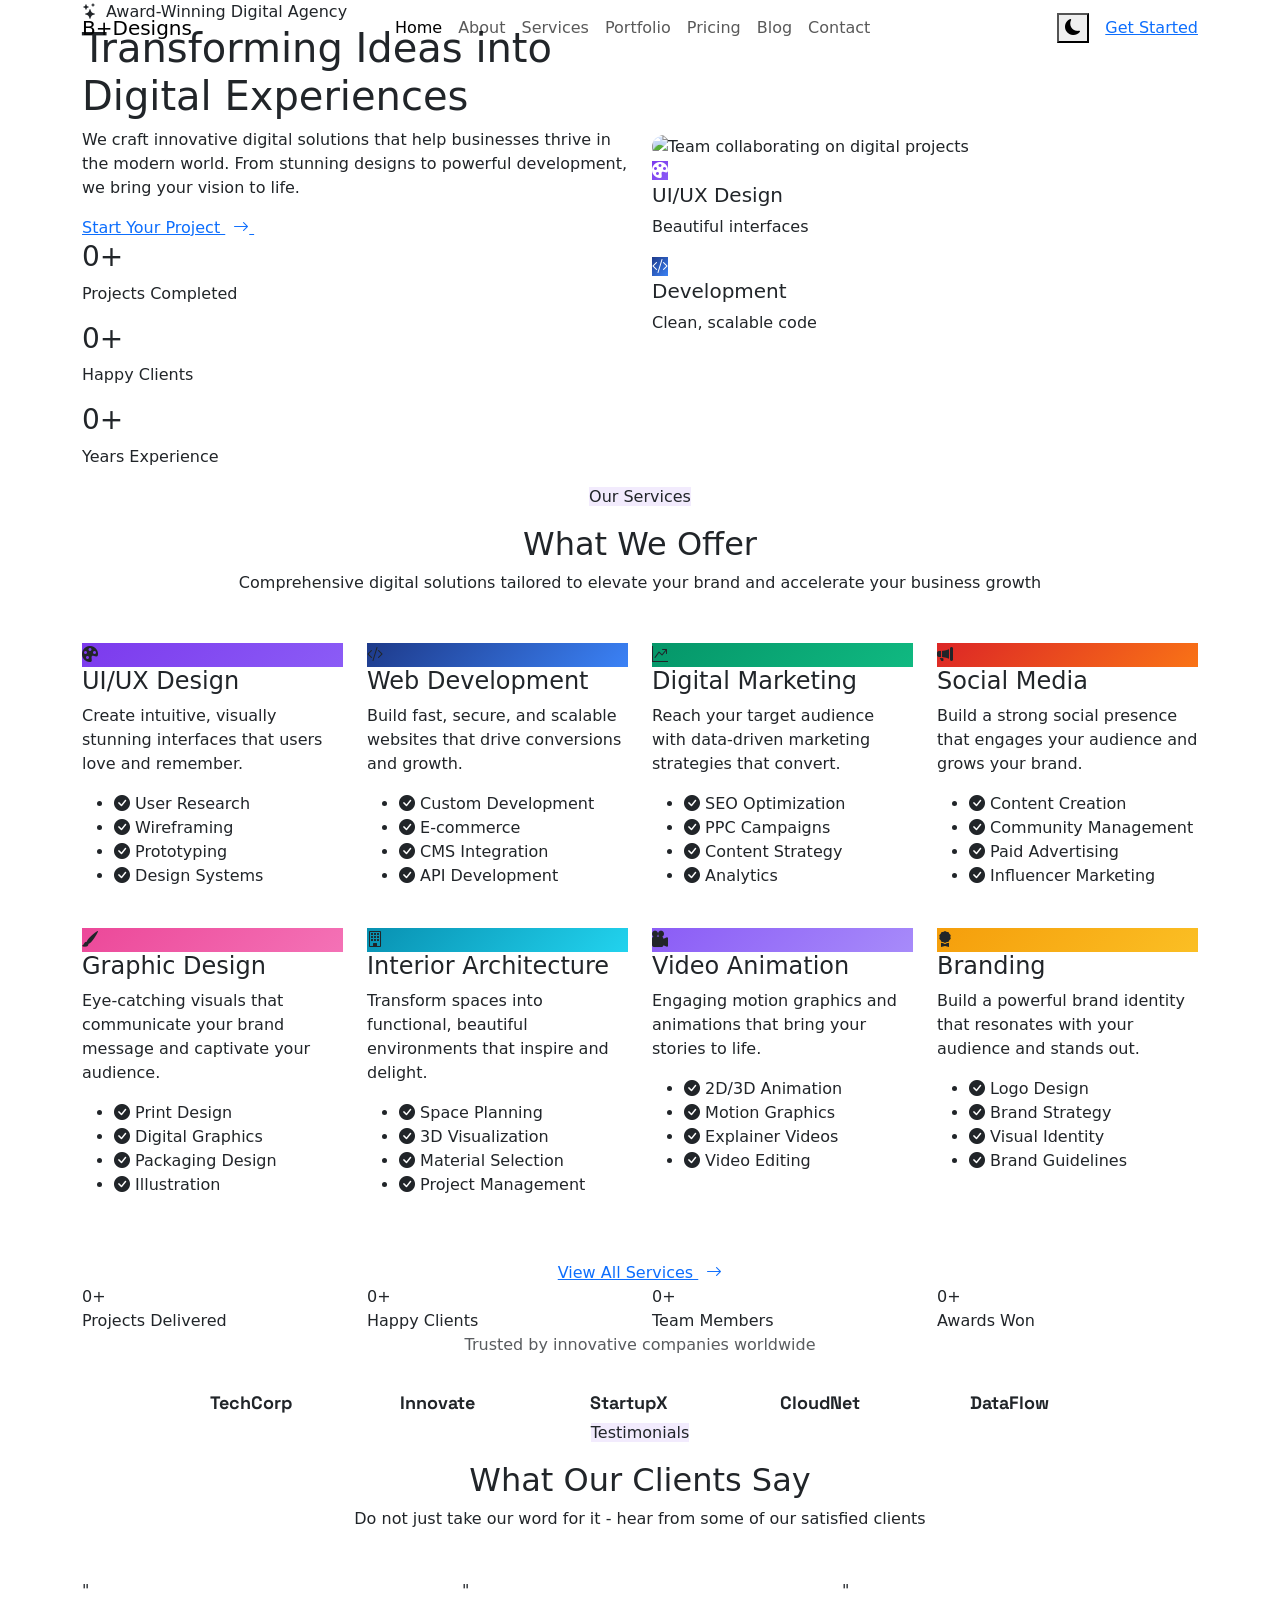
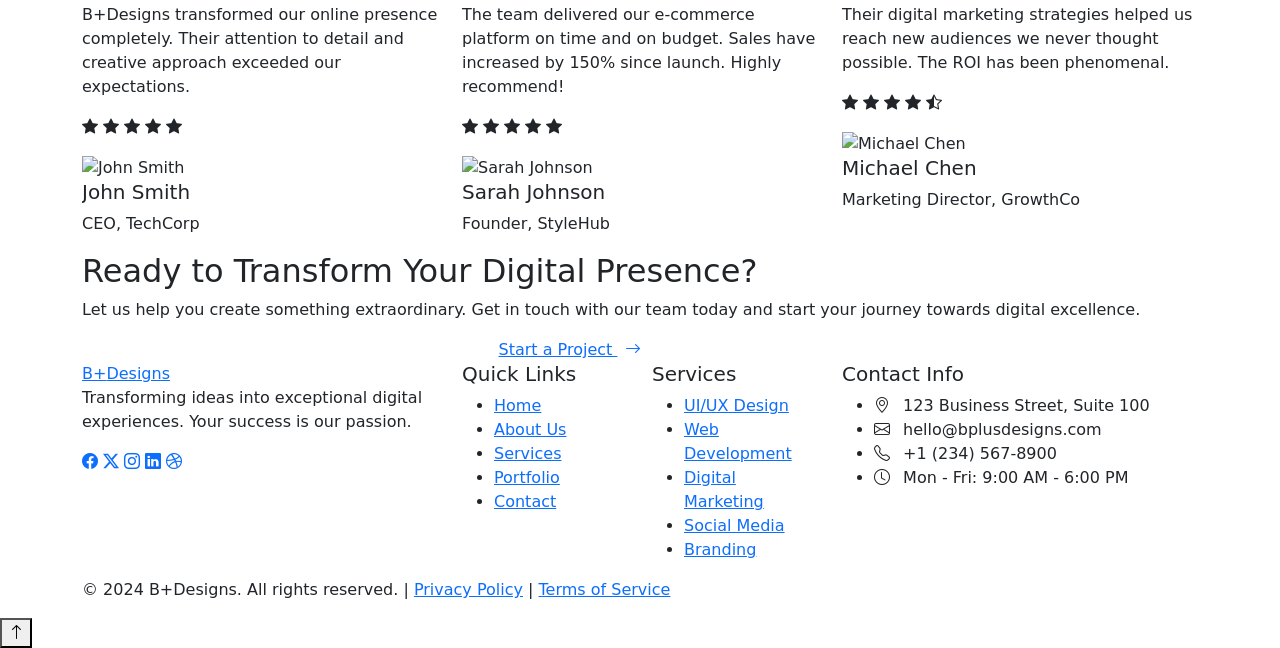
==== index.html @ 6781b6e4 "Add files via upload initial commit" ====
<!DOCTYPE html>
<html lang="en" data-theme="light">
<head>
  <meta charset="UTF-8">
  <meta name="viewport" content="width=device-width, initial-scale=1.0">
  <meta name="description" content="B+Designs - Transforming Ideas into Digital Experiences. Professional IT solutions including UI/UX Design, Website Development, Digital Marketing, and Social Media Management.">
  <meta name="keywords" content="IT solutions, web development, UI/UX design, digital marketing, social media management">
  <meta name="author" content="B+Designs">
  <title>B+Designs | Transforming Ideas into Digital Experiences</title>
  
  <!-- Favicon -->
  <link rel="icon" type="image/png" href="images/favicon.png">
  
  <!-- Bootstrap 5 CSS -->
  <link href="https://cdn.jsdelivr.net/npm/bootstrap@5.3.3/dist/css/bootstrap.min.css" rel="stylesheet">
  
  <!-- Bootstrap Icons -->
  <link href="https://cdn.jsdelivr.net/npm/bootstrap-icons@1.11.3/font/bootstrap-icons.css" rel="stylesheet">
  
  <!-- Google Fonts -->
  <link rel="preconnect" href="https://fonts.googleapis.com">
  <link rel="preconnect" href="https://fonts.gstatic.com" crossorigin>
  <link href="https://fonts.googleapis.com/css2?family=Inter:wght@300;400;500;600;700&family=Space+Grotesk:wght@400;500;600;700&display=swap" rel="stylesheet">
  
  <!-- Custom CSS -->
  <link rel="stylesheet" href="css/styles.css">
</head>
<body>

  <!-- Navigation -->
  <nav class="navbar navbar-expand-lg navbar-custom fixed-top">
    <div class="container">
      <a class="navbar-brand" href="index.html">
        <span>B+</span>Designs
      </a>
      
      <button class="navbar-toggler border-0" type="button" data-bs-toggle="collapse" data-bs-target="#navbarNav">
        <span class="navbar-toggler-icon"></span>
      </button>
      
      <div class="collapse navbar-collapse" id="navbarNav">
        <ul class="navbar-nav mx-auto">
          <li class="nav-item">
            <a class="nav-link active" href="index.html">Home</a>
          </li>
          <li class="nav-item">
            <a class="nav-link" href="about.html">About</a>
          </li>
          <li class="nav-item">
            <a class="nav-link" href="services.html">Services</a>
          </li>
          <li class="nav-item">
            <a class="nav-link" href="portfolio.html">Portfolio</a>
          </li>
          <li class="nav-item">
            <a class="nav-link" href="pricing.html">Pricing</a>
          </li>
          <li class="nav-item">
            <a class="nav-link" href="blog.html">Blog</a>
          </li>
          <li class="nav-item">
            <a class="nav-link" href="contact.html">Contact</a>
          </li>
        </ul>
        
        <div class="d-flex align-items-center gap-3">
          <button class="theme-toggle" id="themeToggle" aria-label="Toggle theme">
            <i class="bi bi-moon-fill"></i>
          </button>
          <a href="contact.html" class="btn-primary-custom d-none d-lg-inline-block">Get Started</a>
        </div>
      </div>
    </div>
  </nav>

  <!-- Hero Section -->
  <section class="hero-section">
    <div class="hero-bg-shapes">
      <div class="hero-shape hero-shape-1"></div>
      <div class="hero-shape hero-shape-2"></div>
      <div class="hero-shape hero-shape-3"></div>
    </div>
    
    <div class="container">
      <div class="row align-items-center">
        <div class="col-lg-6">
          <div class="hero-content">
            <span class="hero-badge">
              <i class="bi bi-stars me-2"></i>Award-Winning Digital Agency
            </span>
            <h1 class="hero-title">
              Transforming Ideas into <span>Digital Experiences</span>
            </h1>
            <p class="hero-description">
              We craft innovative digital solutions that help businesses thrive in the modern world. From stunning designs to powerful development, we bring your vision to life.
            </p>
            <div class="hero-buttons">
              <a href="contact.html" class="btn-primary-custom">
                Start Your Project <i class="bi bi-arrow-right ms-2"></i>
              </a>
              <a href="portfolio.html" class="btn-outline-custom" style="border-color: white; color: white;">
                View Our Work
              </a>
            </div>
            
            <div class="hero-stats">
              <div class="hero-stat">
                <h3 data-target="250" class="stat-number">0+</h3>
                <p>Projects Completed</p>
              </div>
              <div class="hero-stat">
                <h3 data-target="50" class="stat-number">0+</h3>
                <p>Happy Clients</p>
              </div>
              <div class="hero-stat">
                <h3 data-target="8" class="stat-number">0+</h3>
                <p>Years Experience</p>
              </div>
            </div>
          </div>
        </div>
        
        <div class="col-lg-6">
          <div class="hero-image">
            <img src="https://images.unsplash.com/photo-1522071820081-009f0129c71c?w=600&h=500&fit=crop" alt="Team collaborating on digital projects" class="img-fluid rounded-4">
            
            <div class="floating-card floating-card-1">
              <i class="bi bi-palette-fill" style="background: linear-gradient(135deg, #7c3aed, #8b5cf6); color: white;"></i>
              <div>
                <h5>UI/UX Design</h5>
                <p>Beautiful interfaces</p>
              </div>
            </div>
            
            <div class="floating-card floating-card-2">
              <i class="bi bi-code-slash" style="background: linear-gradient(135deg, #1e3a8a, #3b82f6); color: white;"></i>
              <div>
                <h5>Development</h5>
                <p>Clean, scalable code</p>
              </div>
            </div>
          </div>
        </div>
      </div>
    </div>
  </section>

  <!-- Services Section -->
  <section class="services-section section-padding" id="services">
    <div class="container">
      <div class="text-center mb-5">
        <span class="hero-badge" style="background: rgba(124, 58, 237, 0.1); color: var(--secondary);">
          Our Services
        </span>
        <h2 class="section-title mt-3">What We Offer</h2>
        <p class="section-subtitle">
          Comprehensive digital solutions tailored to elevate your brand and accelerate your business growth
        </p>
      </div>
      
      <div class="row g-4">
        <!-- UI/UX Design -->
        <div class="col-lg-3 col-md-6 fade-in delay-1">
          <div class="service-card">
            <div class="service-icon" style="background: linear-gradient(135deg, #7c3aed, #8b5cf6);">
              <i class="bi bi-palette-fill"></i>
            </div>
            <h4>UI/UX Design</h4>
            <p>Create intuitive, visually stunning interfaces that users love and remember.</p>
            <ul class="service-features">
              <li><i class="bi bi-check-circle-fill"></i> User Research</li>
              <li><i class="bi bi-check-circle-fill"></i> Wireframing</li>
              <li><i class="bi bi-check-circle-fill"></i> Prototyping</li>
              <li><i class="bi bi-check-circle-fill"></i> Design Systems</li>
            </ul>
          </div>
        </div>
        
        <!-- Website Development -->
        <div class="col-lg-3 col-md-6 fade-in delay-2">
          <div class="service-card">
            <div class="service-icon" style="background: linear-gradient(135deg, #1e3a8a, #3b82f6);">
              <i class="bi bi-code-slash"></i>
            </div>
            <h4>Web Development</h4>
            <p>Build fast, secure, and scalable websites that drive conversions and growth.</p>
            <ul class="service-features">
              <li><i class="bi bi-check-circle-fill"></i> Custom Development</li>
              <li><i class="bi bi-check-circle-fill"></i> E-commerce</li>
              <li><i class="bi bi-check-circle-fill"></i> CMS Integration</li>
              <li><i class="bi bi-check-circle-fill"></i> API Development</li>
            </ul>
          </div>
        </div>
        
        <!-- Digital Marketing -->
        <div class="col-lg-3 col-md-6 fade-in delay-3">
          <div class="service-card">
            <div class="service-icon" style="background: linear-gradient(135deg, #059669, #10b981);">
              <i class="bi bi-graph-up-arrow"></i>
            </div>
            <h4>Digital Marketing</h4>
            <p>Reach your target audience with data-driven marketing strategies that convert.</p>
            <ul class="service-features">
              <li><i class="bi bi-check-circle-fill"></i> SEO Optimization</li>
              <li><i class="bi bi-check-circle-fill"></i> PPC Campaigns</li>
              <li><i class="bi bi-check-circle-fill"></i> Content Strategy</li>
              <li><i class="bi bi-check-circle-fill"></i> Analytics</li>
            </ul>
          </div>
        </div>
        
        <!-- Social Media -->
        <div class="col-lg-3 col-md-6 fade-in delay-4">
          <div class="service-card">
            <div class="service-icon" style="background: linear-gradient(135deg, #dc2626, #f97316);">
              <i class="bi bi-megaphone-fill"></i>
            </div>
            <h4>Social Media</h4>
            <p>Build a strong social presence that engages your audience and grows your brand.</p>
            <ul class="service-features">
              <li><i class="bi bi-check-circle-fill"></i> Content Creation</li>
              <li><i class="bi bi-check-circle-fill"></i> Community Management</li>
              <li><i class="bi bi-check-circle-fill"></i> Paid Advertising</li>
              <li><i class="bi bi-check-circle-fill"></i> Influencer Marketing</li>
            </ul>
          </div>
        </div>

        <!-- Graphic Design -->
        <div class="col-lg-3 col-md-6 fade-in delay-1">
          <div class="service-card">
            <div class="service-icon" style="background: linear-gradient(135deg, #ec4899, #f472b6);">
              <i class="bi bi-brush-fill"></i>
            </div>
            <h4>Graphic Design</h4>
            <p>Eye-catching visuals that communicate your brand message and captivate your audience.</p>
            <ul class="service-features">
              <li><i class="bi bi-check-circle-fill"></i> Print Design</li>
              <li><i class="bi bi-check-circle-fill"></i> Digital Graphics</li>
              <li><i class="bi bi-check-circle-fill"></i> Packaging Design</li>
              <li><i class="bi bi-check-circle-fill"></i> Illustration</li>
            </ul>
          </div>
        </div>

        <!-- Interior Architecture -->
        <div class="col-lg-3 col-md-6 fade-in delay-2">
          <div class="service-card">
            <div class="service-icon" style="background: linear-gradient(135deg, #0891b2, #22d3ee);">
              <i class="bi bi-building"></i>
            </div>
            <h4>Interior Architecture</h4>
            <p>Transform spaces into functional, beautiful environments that inspire and delight.</p>
            <ul class="service-features">
              <li><i class="bi bi-check-circle-fill"></i> Space Planning</li>
              <li><i class="bi bi-check-circle-fill"></i> 3D Visualization</li>
              <li><i class="bi bi-check-circle-fill"></i> Material Selection</li>
              <li><i class="bi bi-check-circle-fill"></i> Project Management</li>
            </ul>
          </div>
        </div>

        <!-- Video Animation -->
        <div class="col-lg-3 col-md-6 fade-in delay-3">
          <div class="service-card">
            <div class="service-icon" style="background: linear-gradient(135deg, #8b5cf6, #a78bfa);">
              <i class="bi bi-camera-reels-fill"></i>
            </div>
            <h4>Video Animation</h4>
            <p>Engaging motion graphics and animations that bring your stories to life.</p>
            <ul class="service-features">
              <li><i class="bi bi-check-circle-fill"></i> 2D/3D Animation</li>
              <li><i class="bi bi-check-circle-fill"></i> Motion Graphics</li>
              <li><i class="bi bi-check-circle-fill"></i> Explainer Videos</li>
              <li><i class="bi bi-check-circle-fill"></i> Video Editing</li>
            </ul>
          </div>
        </div>

        <!-- Branding -->
        <div class="col-lg-3 col-md-6 fade-in delay-4">
          <div class="service-card">
            <div class="service-icon" style="background: linear-gradient(135deg, #f59e0b, #fbbf24);">
              <i class="bi bi-award-fill"></i>
            </div>
            <h4>Branding</h4>
            <p>Build a powerful brand identity that resonates with your audience and stands out.</p>
            <ul class="service-features">
              <li><i class="bi bi-check-circle-fill"></i> Logo Design</li>
              <li><i class="bi bi-check-circle-fill"></i> Brand Strategy</li>
              <li><i class="bi bi-check-circle-fill"></i> Visual Identity</li>
              <li><i class="bi bi-check-circle-fill"></i> Brand Guidelines</li>
            </ul>
          </div>
        </div>
      </div>
      
      <div class="text-center mt-5">
        <a href="services.html" class="btn-primary-custom">
          View All Services <i class="bi bi-arrow-right ms-2"></i>
        </a>
      </div>
    </div>
  </section>

  <!-- Stats Section -->
  <section class="stats-section">
    <div class="container">
      <div class="row g-4">
        <div class="col-6 col-lg-3">
          <div class="stat-item">
            <div class="stat-number" data-target="250">0+</div>
            <div class="stat-label">Projects Delivered</div>
          </div>
        </div>
        <div class="col-6 col-lg-3">
          <div class="stat-item">
            <div class="stat-number" data-target="50">0+</div>
            <div class="stat-label">Happy Clients</div>
          </div>
        </div>
        <div class="col-6 col-lg-3">
          <div class="stat-item">
            <div class="stat-number" data-target="15">0+</div>
            <div class="stat-label">Team Members</div>
          </div>
        </div>
        <div class="col-6 col-lg-3">
          <div class="stat-item">
            <div class="stat-number" data-target="12">0+</div>
            <div class="stat-label">Awards Won</div>
          </div>
        </div>
      </div>
    </div>
  </section>

  <!-- Clients Section -->
  <section class="clients-section">
    <div class="container">
      <p class="text-center text-muted mb-4">Trusted by innovative companies worldwide</p>
      <div class="row align-items-center justify-content-center g-4">
        <div class="col-6 col-md-4 col-lg-2 text-center">
          <div class="client-logo">
            <svg width="120" height="40" viewBox="0 0 120 40" fill="currentColor">
              <text x="10" y="28" font-family="Space Grotesk" font-weight="700" font-size="18">TechCorp</text>
            </svg>
          </div>
        </div>
        <div class="col-6 col-md-4 col-lg-2 text-center">
          <div class="client-logo">
            <svg width="120" height="40" viewBox="0 0 120 40" fill="currentColor">
              <text x="10" y="28" font-family="Space Grotesk" font-weight="700" font-size="18">Innovate</text>
            </svg>
          </div>
        </div>
        <div class="col-6 col-md-4 col-lg-2 text-center">
          <div class="client-logo">
            <svg width="120" height="40" viewBox="0 0 120 40" fill="currentColor">
              <text x="10" y="28" font-family="Space Grotesk" font-weight="700" font-size="18">StartupX</text>
            </svg>
          </div>
        </div>
        <div class="col-6 col-md-4 col-lg-2 text-center">
          <div class="client-logo">
            <svg width="120" height="40" viewBox="0 0 120 40" fill="currentColor">
              <text x="10" y="28" font-family="Space Grotesk" font-weight="700" font-size="18">CloudNet</text>
            </svg>
          </div>
        </div>
        <div class="col-6 col-md-4 col-lg-2 text-center">
          <div class="client-logo">
            <svg width="120" height="40" viewBox="0 0 120 40" fill="currentColor">
              <text x="10" y="28" font-family="Space Grotesk" font-weight="700" font-size="18">DataFlow</text>
            </svg>
          </div>
        </div>
      </div>
    </div>
  </section>

  <!-- Testimonials Section -->
  <section class="testimonials-section section-padding">
    <div class="container">
      <div class="text-center mb-5">
        <span class="hero-badge" style="background: rgba(124, 58, 237, 0.1); color: var(--secondary);">
          Testimonials
        </span>
        <h2 class="section-title mt-3">What Our Clients Say</h2>
        <p class="section-subtitle">
          Do not just take our word for it - hear from some of our satisfied clients
        </p>
      </div>
      
      <div id="testimonialCarousel" class="carousel slide" data-bs-ride="carousel">
        <div class="carousel-inner">
          <div class="carousel-item active">
            <div class="row g-4 justify-content-center">
              <div class="col-lg-4 col-md-6">
                <div class="testimonial-card fade-in">
                  <div class="testimonial-quote">"</div>
                  <p class="testimonial-text">
                    B+Designs transformed our online presence completely. Their attention to detail and creative approach exceeded our expectations.
                  </p>
                  <div class="testimonial-stars mb-3">
                    <i class="bi bi-star-fill"></i>
                    <i class="bi bi-star-fill"></i>
                    <i class="bi bi-star-fill"></i>
                    <i class="bi bi-star-fill"></i>
                    <i class="bi bi-star-fill"></i>
                  </div>
                  <div class="testimonial-author">
                    <img src="https://images.unsplash.com/photo-1472099645785-5658abf4ff4e?w=100&h=100&fit=crop&crop=face" alt="John Smith" class="testimonial-avatar">
                    <div class="testimonial-info">
                      <h5>John Smith</h5>
                      <p>CEO, TechCorp</p>
                    </div>
                  </div>
                </div>
              </div>
              
              <div class="col-lg-4 col-md-6">
                <div class="testimonial-card fade-in delay-1">
                  <div class="testimonial-quote">"</div>
                  <p class="testimonial-text">
                    The team delivered our e-commerce platform on time and on budget. Sales have increased by 150% since launch. Highly recommend!
                  </p>
                  <div class="testimonial-stars mb-3">
                    <i class="bi bi-star-fill"></i>
                    <i class="bi bi-star-fill"></i>
                    <i class="bi bi-star-fill"></i>
                    <i class="bi bi-star-fill"></i>
                    <i class="bi bi-star-fill"></i>
                  </div>
                  <div class="testimonial-author">
                    <img src="https://images.unsplash.com/photo-1494790108377-be9c29b29330?w=100&h=100&fit=crop&crop=face" alt="Sarah Johnson" class="testimonial-avatar">
                    <div class="testimonial-info">
                      <h5>Sarah Johnson</h5>
                      <p>Founder, StyleHub</p>
                    </div>
                  </div>
                </div>
              </div>
              
              <div class="col-lg-4 col-md-6">
                <div class="testimonial-card fade-in delay-2">
                  <div class="testimonial-quote">"</div>
                  <p class="testimonial-text">
                    Their digital marketing strategies helped us reach new audiences we never thought possible. The ROI has been phenomenal.
                  </p>
                  <div class="testimonial-stars mb-3">
                    <i class="bi bi-star-fill"></i>
                    <i class="bi bi-star-fill"></i>
                    <i class="bi bi-star-fill"></i>
                    <i class="bi bi-star-fill"></i>
                    <i class="bi bi-star-half"></i>
                  </div>
                  <div class="testimonial-author">
                    <img src="https://images.unsplash.com/photo-1507003211169-0a1dd7228f2d?w=100&h=100&fit=crop&crop=face" alt="Michael Chen" class="testimonial-avatar">
                    <div class="testimonial-info">
                      <h5>Michael Chen</h5>
                      <p>Marketing Director, GrowthCo</p>
                    </div>
                  </div>
                </div>
              </div>
            </div>
          </div>
        </div>
      </div>
    </div>
  </section>

  <!-- CTA Section -->
  <section class="cta-section">
    <div class="container">
      <div class="cta-content">
        <h2 class="cta-title">Ready to Transform Your Digital Presence?</h2>
        <p class="cta-text">
          Let us help you create something extraordinary. Get in touch with our team today and start your journey towards digital excellence.
        </p>
        <div class="d-flex gap-3 justify-content-center flex-wrap">
          <a href="contact.html" class="btn-primary-custom">
            Start a Project <i class="bi bi-arrow-right ms-2"></i>
          </a>
          <a href="tel:+1234567890" class="btn-outline-custom" style="border-color: white; color: white;">
            <i class="bi bi-telephone me-2"></i> Call Us Now
          </a>
        </div>
      </div>
    </div>
  </section>

  <!-- Footer -->
  <footer class="footer">
    <div class="container">
      <div class="row g-4">
        <div class="col-lg-4 col-md-6">
          <a class="footer-brand" href="index.html">
            <span>B+</span>Designs
          </a>
          <p class="footer-description">
            Transforming ideas into exceptional digital experiences. Your success is our passion.
          </p>
          <div class="footer-social">
            <a href="#" aria-label="Facebook"><i class="bi bi-facebook"></i></a>
            <a href="#" aria-label="Twitter"><i class="bi bi-twitter-x"></i></a>
            <a href="#" aria-label="Instagram"><i class="bi bi-instagram"></i></a>
            <a href="#" aria-label="LinkedIn"><i class="bi bi-linkedin"></i></a>
            <a href="#" aria-label="Dribbble"><i class="bi bi-dribbble"></i></a>
          </div>
        </div>
        
        <div class="col-lg-2 col-md-6">
          <h5 class="footer-title">Quick Links</h5>
          <ul class="footer-links">
            <li><a href="index.html">Home</a></li>
            <li><a href="about.html">About Us</a></li>
            <li><a href="services.html">Services</a></li>
            <li><a href="portfolio.html">Portfolio</a></li>
            <li><a href="contact.html">Contact</a></li>
          </ul>
        </div>
        
        <div class="col-lg-2 col-md-6">
          <h5 class="footer-title">Services</h5>
          <ul class="footer-links">
            <li><a href="services.html">UI/UX Design</a></li>
            <li><a href="services.html">Web Development</a></li>
            <li><a href="services.html">Digital Marketing</a></li>
            <li><a href="services.html">Social Media</a></li>
            <li><a href="services.html">Branding</a></li>
          </ul>
        </div>
        
        <div class="col-lg-4 col-md-6">
          <h5 class="footer-title">Contact Info</h5>
          <ul class="footer-links">
            <li><i class="bi bi-geo-alt me-2"></i> 123 Business Street, Suite 100</li>
            <li><i class="bi bi-envelope me-2"></i> hello@bplusdesigns.com</li>
            <li><i class="bi bi-telephone me-2"></i> +1 (234) 567-8900</li>
            <li><i class="bi bi-clock me-2"></i> Mon - Fri: 9:00 AM - 6:00 PM</li>
          </ul>
        </div>
      </div>
      
      <div class="footer-bottom">
        <p>&copy; 2024 B+Designs. All rights reserved. | <a href="#">Privacy Policy</a> | <a href="#">Terms of Service</a></p>
      </div>
    </div>
  </footer>

  <!-- Scroll to Top Button -->
  <button class="scroll-top" id="scrollTop" aria-label="Scroll to top">
    <i class="bi bi-arrow-up"></i>
  </button>

  <!-- Bootstrap JS -->
  <script src="https://cdn.jsdelivr.net/npm/bootstrap@5.3.3/dist/js/bootstrap.bundle.min.js"></script>
  
  <!-- Custom JS -->
  <script src="js/main.js"></script>

</body>
</html>
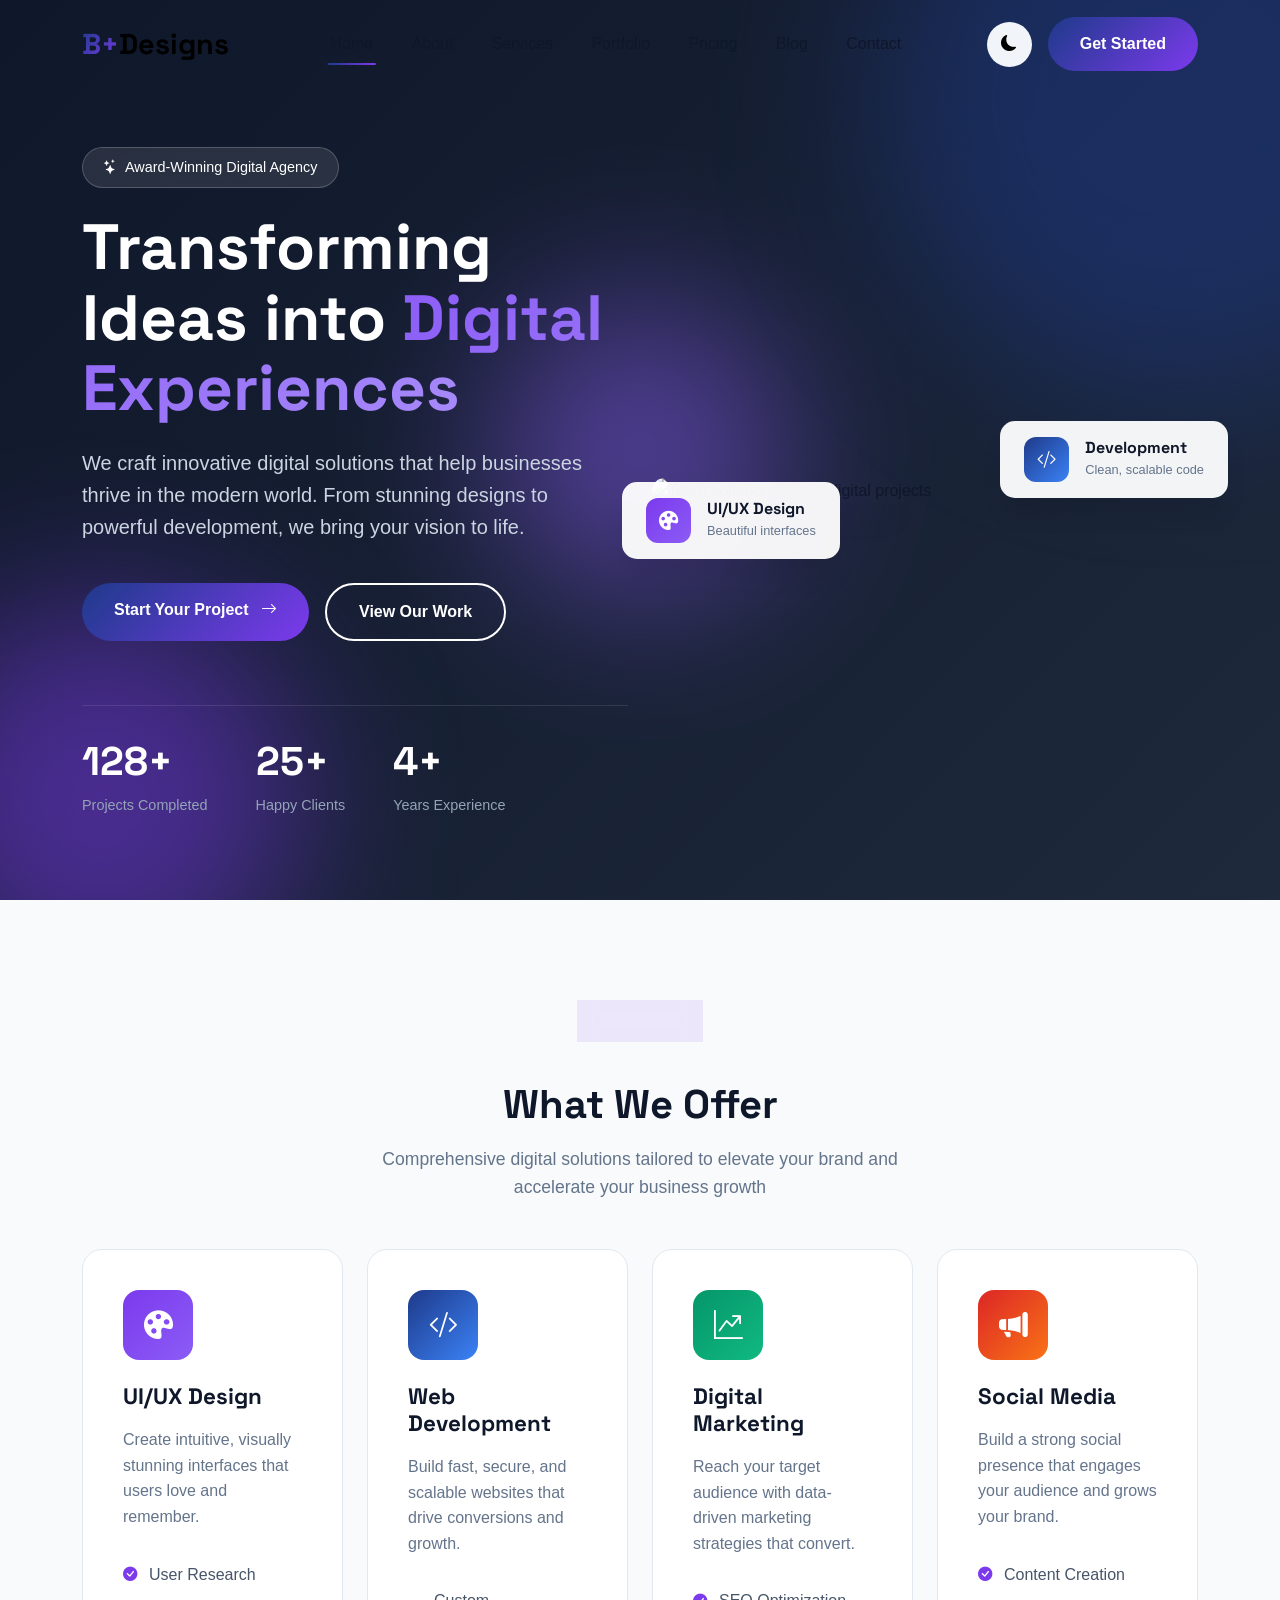
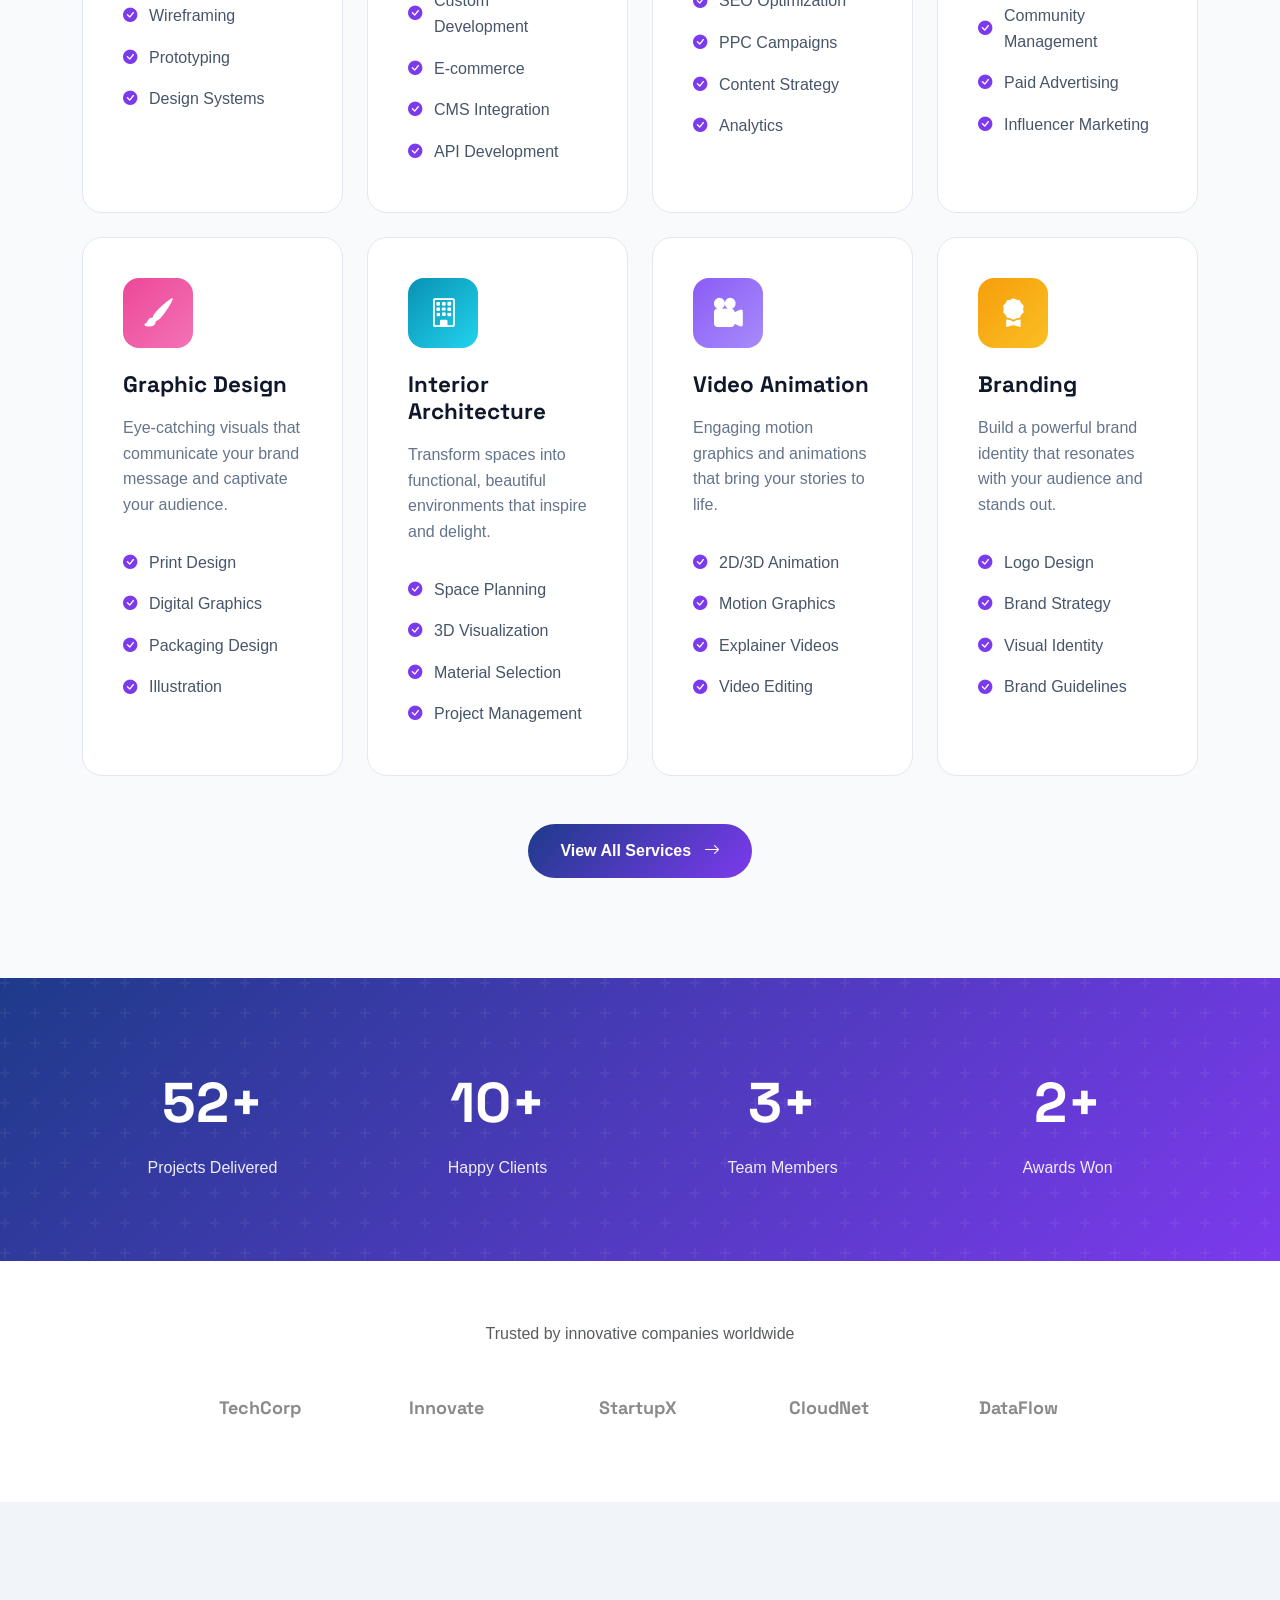
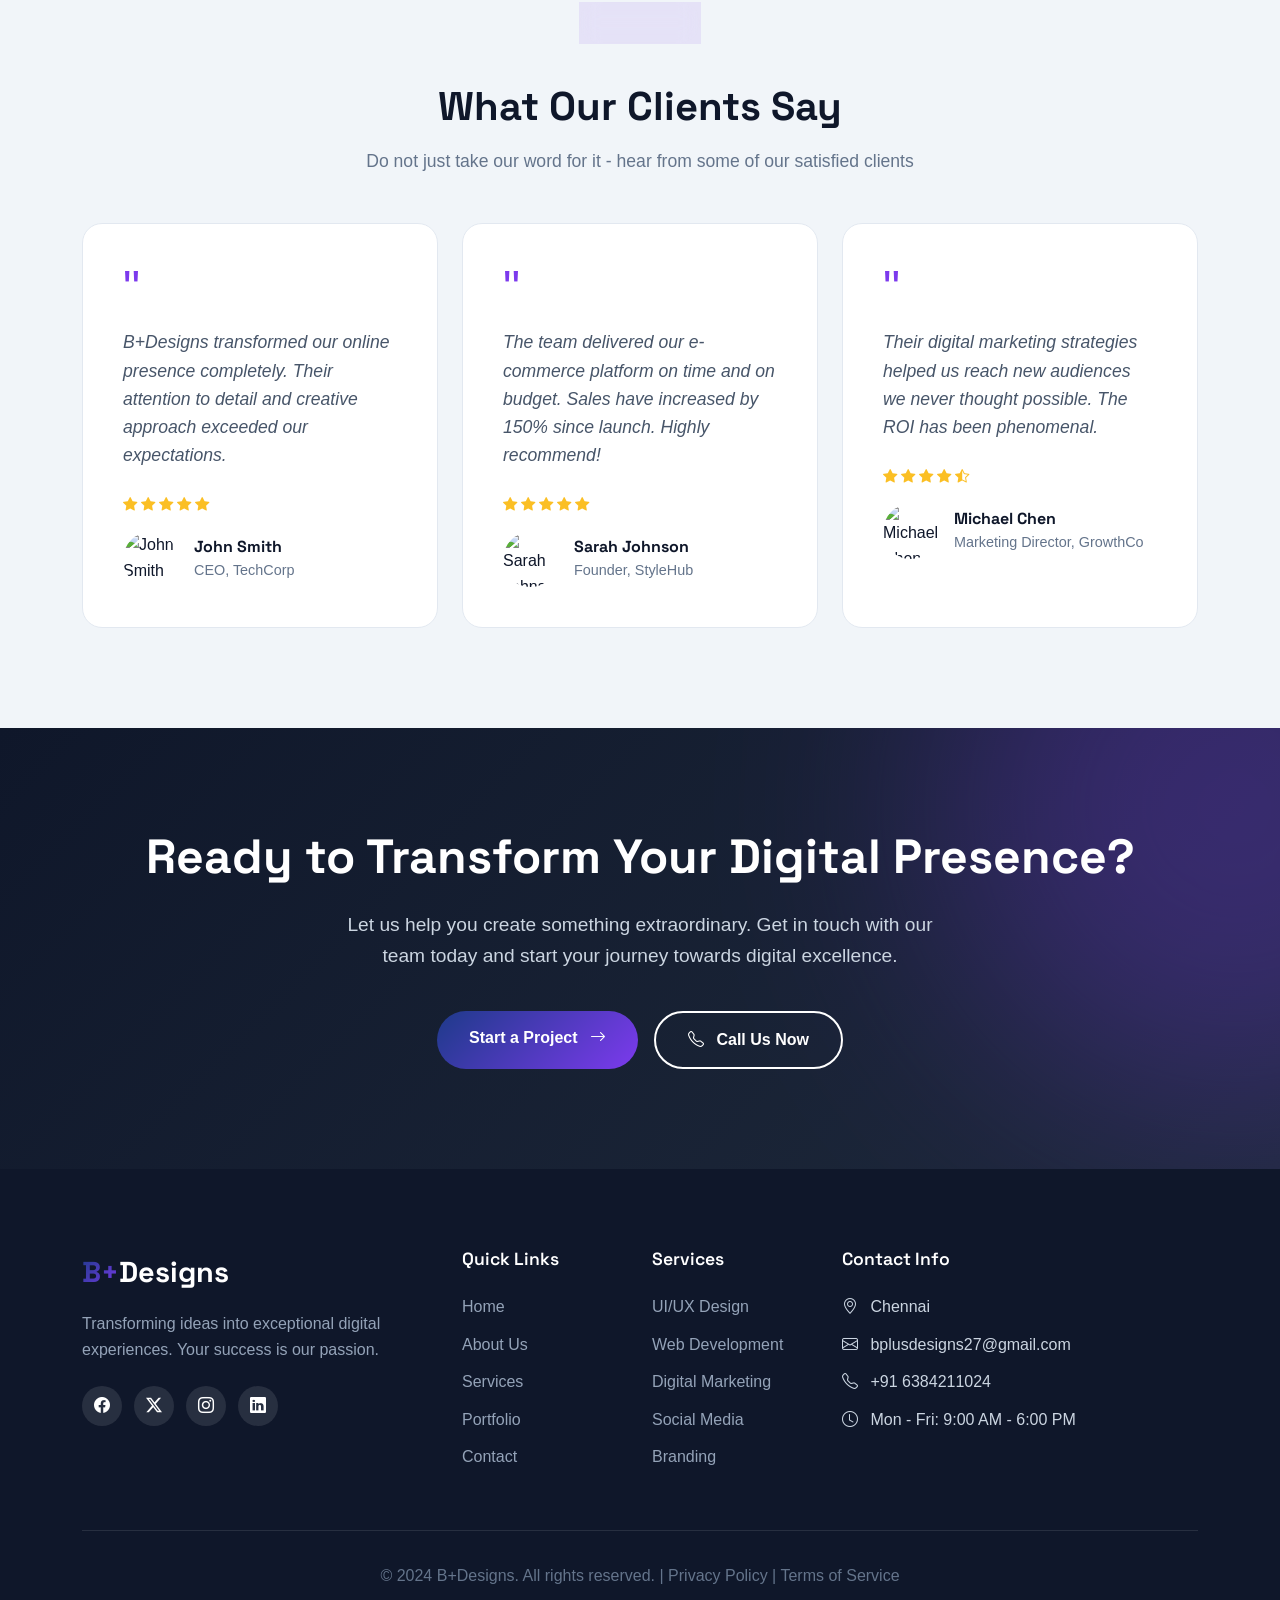
==== commit 6a97b88a: "initial changes" ====
--- a/index.html
+++ b/index.html
@@ -146,21 +146,23 @@
   </section>
 
   <!-- Services Section -->
-  <section class="services-section section-padding" id="services">
-    <div class="container">
-      <div class="text-center mb-5">
-        <span class="hero-badge" style="background: rgba(124, 58, 237, 0.1); color: var(--secondary);">
-          Our Services
-        </span>
-        <h2 class="section-title mt-3">What We Offer</h2>
-        <p class="section-subtitle">
-          Comprehensive digital solutions tailored to elevate your brand and accelerate your business growth
-        </p>
-      </div>
-      
-      <div class="row g-4">
-        <!-- UI/UX Design -->
-        <div class="col-lg-3 col-md-6 fade-in delay-1">
+<section class="services-section section-padding" id="services">
+  <div class="container">
+    <div class="text-center mb-5">
+      <span class="hero-badge" style="background: rgba(124, 58, 237, 0.1); color: var(--secondary);">
+        Our Services
+      </span>
+      <h2 class="section-title mt-3">What We Offer</h2>
+      <p class="section-subtitle">
+        Comprehensive digital solutions tailored to elevate your brand and accelerate your business growth
+      </p>
+    </div>
+
+    <div class="row g-4">
+
+      <!-- UI/UX Design -->
+      <div class="col-lg-3 col-md-6 fade-in delay-1">
+        <a href="services.html" class="service-link">
           <div class="service-card">
             <div class="service-icon" style="background: linear-gradient(135deg, #7c3aed, #8b5cf6);">
               <i class="bi bi-palette-fill"></i>
@@ -174,10 +176,12 @@
               <li><i class="bi bi-check-circle-fill"></i> Design Systems</li>
             </ul>
           </div>
-        </div>
-        
-        <!-- Website Development -->
-        <div class="col-lg-3 col-md-6 fade-in delay-2">
+        </a>
+      </div>
+
+      <!-- Web Development -->
+      <div class="col-lg-3 col-md-6 fade-in delay-2">
+        <a href="services.html" class="service-link">
           <div class="service-card">
             <div class="service-icon" style="background: linear-gradient(135deg, #1e3a8a, #3b82f6);">
               <i class="bi bi-code-slash"></i>
@@ -191,10 +195,12 @@
               <li><i class="bi bi-check-circle-fill"></i> API Development</li>
             </ul>
           </div>
-        </div>
-        
-        <!-- Digital Marketing -->
-        <div class="col-lg-3 col-md-6 fade-in delay-3">
+        </a>
+      </div>
+
+      <!-- Digital Marketing -->
+      <div class="col-lg-3 col-md-6 fade-in delay-3">
+        <a href="services.html" class="service-link">
           <div class="service-card">
             <div class="service-icon" style="background: linear-gradient(135deg, #059669, #10b981);">
               <i class="bi bi-graph-up-arrow"></i>
@@ -208,10 +214,12 @@
               <li><i class="bi bi-check-circle-fill"></i> Analytics</li>
             </ul>
           </div>
-        </div>
-        
-        <!-- Social Media -->
-        <div class="col-lg-3 col-md-6 fade-in delay-4">
+        </a>
+      </div>
+
+      <!-- Social Media -->
+      <div class="col-lg-3 col-md-6 fade-in delay-4">
+        <a href="services.html" class="service-link">
           <div class="service-card">
             <div class="service-icon" style="background: linear-gradient(135deg, #dc2626, #f97316);">
               <i class="bi bi-megaphone-fill"></i>
@@ -225,10 +233,12 @@
               <li><i class="bi bi-check-circle-fill"></i> Influencer Marketing</li>
             </ul>
           </div>
-        </div>
-
-        <!-- Graphic Design -->
-        <div class="col-lg-3 col-md-6 fade-in delay-1">
+        </a>
+      </div>
+
+      <!-- Graphic Design -->
+      <div class="col-lg-3 col-md-6 fade-in delay-1">
+        <a href="services.html" class="service-link">
           <div class="service-card">
             <div class="service-icon" style="background: linear-gradient(135deg, #ec4899, #f472b6);">
               <i class="bi bi-brush-fill"></i>
@@ -242,10 +252,12 @@
               <li><i class="bi bi-check-circle-fill"></i> Illustration</li>
             </ul>
           </div>
-        </div>
-
-        <!-- Interior Architecture -->
-        <div class="col-lg-3 col-md-6 fade-in delay-2">
+        </a>
+      </div>
+
+      <!-- Interior Architecture -->
+      <div class="col-lg-3 col-md-6 fade-in delay-2">
+        <a href="services.html" class="service-link">
           <div class="service-card">
             <div class="service-icon" style="background: linear-gradient(135deg, #0891b2, #22d3ee);">
               <i class="bi bi-building"></i>
@@ -259,10 +271,12 @@
               <li><i class="bi bi-check-circle-fill"></i> Project Management</li>
             </ul>
           </div>
-        </div>
-
-        <!-- Video Animation -->
-        <div class="col-lg-3 col-md-6 fade-in delay-3">
+        </a>
+      </div>
+
+      <!-- Video Animation -->
+      <div class="col-lg-3 col-md-6 fade-in delay-3">
+        <a href="services.html" class="service-link">
           <div class="service-card">
             <div class="service-icon" style="background: linear-gradient(135deg, #8b5cf6, #a78bfa);">
               <i class="bi bi-camera-reels-fill"></i>
@@ -276,10 +290,12 @@
               <li><i class="bi bi-check-circle-fill"></i> Video Editing</li>
             </ul>
           </div>
-        </div>
-
-        <!-- Branding -->
-        <div class="col-lg-3 col-md-6 fade-in delay-4">
+        </a>
+      </div>
+
+      <!-- Branding -->
+      <div class="col-lg-3 col-md-6 fade-in delay-4">
+        <a href="services.html" class="service-link">
           <div class="service-card">
             <div class="service-icon" style="background: linear-gradient(135deg, #f59e0b, #fbbf24);">
               <i class="bi bi-award-fill"></i>
@@ -293,16 +309,18 @@
               <li><i class="bi bi-check-circle-fill"></i> Brand Guidelines</li>
             </ul>
           </div>
-        </div>
-      </div>
-      
-      <div class="text-center mt-5">
-        <a href="services.html" class="btn-primary-custom">
-          View All Services <i class="bi bi-arrow-right ms-2"></i>
-        </a>
-      </div>
-    </div>
-  </section>
+        </a>
+      </div>
+
+    </div>
+
+    <div class="text-center mt-5">
+      <a href="services.html" class="btn-primary-custom">
+        View All Services <i class="bi bi-arrow-right ms-2"></i>
+      </a>
+    </div>
+  </div>
+</section>
 
   <!-- Stats Section -->
   <section class="stats-section">
@@ -484,7 +502,7 @@
           <a href="contact.html" class="btn-primary-custom">
             Start a Project <i class="bi bi-arrow-right ms-2"></i>
           </a>
-          <a href="tel:+1234567890" class="btn-outline-custom" style="border-color: white; color: white;">
+          <a href="tel:+916384211024" class="btn-outline-custom" style="border-color: white; color: white;">
             <i class="bi bi-telephone me-2"></i> Call Us Now
           </a>
         </div>
@@ -504,12 +522,22 @@
             Transforming ideas into exceptional digital experiences. Your success is our passion.
           </p>
           <div class="footer-social">
-            <a href="#" aria-label="Facebook"><i class="bi bi-facebook"></i></a>
-            <a href="#" aria-label="Twitter"><i class="bi bi-twitter-x"></i></a>
-            <a href="#" aria-label="Instagram"><i class="bi bi-instagram"></i></a>
-            <a href="#" aria-label="LinkedIn"><i class="bi bi-linkedin"></i></a>
-            <a href="#" aria-label="Dribbble"><i class="bi bi-dribbble"></i></a>
-          </div>
+  <a href="https://www.facebook.com/share/1CfHxqrRqo/" target="_blank" rel="noopener noreferrer">
+    <i class="bi bi-facebook"></i>
+  </a>
+
+  <a href="https://x.com/BPlusDesigns" target="_blank" rel="noopener noreferrer">
+    <i class="bi bi-twitter-x"></i>
+  </a>
+
+  <a href="https://www.instagram.com/b.plusdesigns?igsh=MW9lYm52eXhoNXk4Mw==" target="_blank" rel="noopener noreferrer">
+    <i class="bi bi-instagram"></i>
+  </a>
+
+  <a href="https://www.linkedin.com/in/b-plus-designs-784182403?utm_source=share_via&utm_content=profile&utm_medium=member_android" target="_blank" rel="noopener noreferrer">
+    <i class="bi bi-linkedin"></i>
+  </a>
+</div>
         </div>
         
         <div class="col-lg-2 col-md-6">
@@ -537,9 +565,9 @@
         <div class="col-lg-4 col-md-6">
           <h5 class="footer-title">Contact Info</h5>
           <ul class="footer-links">
-            <li><i class="bi bi-geo-alt me-2"></i> 123 Business Street, Suite 100</li>
-            <li><i class="bi bi-envelope me-2"></i> hello@bplusdesigns.com</li>
-            <li><i class="bi bi-telephone me-2"></i> +1 (234) 567-8900</li>
+            <li><i class="bi bi-geo-alt me-2"></i> Chennai</li>
+            <li><i class="bi bi-envelope me-2"></i> bplusdesigns27@gmail.com</li>
+            <li><i class="bi bi-telephone me-2"></i> +91 6384211024</li>
             <li><i class="bi bi-clock me-2"></i> Mon - Fri: 9:00 AM - 6:00 PM</li>
           </ul>
         </div>
--- a/css/styles.css
+++ b/css/styles.css
@@ -0,0 +1,1490 @@
+/* ===== B+Designs - Custom Styles ===== */
+
+/* ----- CSS Variables ----- */
+:root {
+  --primary: #1e3a8a;
+  --primary-dark: #1e40af;
+  --secondary: #7c3aed;
+  --accent: #8b5cf6;
+  --dark: #0f172a;
+  --dark-light: #1e293b;
+  --light: #f8fafc;
+  --white: #ffffff;
+  --gray-100: #f1f5f9;
+  --gray-200: #e2e8f0;
+  --gray-300: #cbd5e1;
+  --gray-400: #94a3b8;
+  --gray-500: #64748b;
+  --gray-600: #475569;
+  --gradient-primary: linear-gradient(135deg, #1e3a8a 0%, #7c3aed 100%);
+  --gradient-secondary: linear-gradient(135deg, #7c3aed 0%, #8b5cf6 100%);
+  --gradient-dark: linear-gradient(135deg, #0f172a 0%, #1e293b 100%);
+  --shadow-sm: 0 1px 2px 0 rgba(0, 0, 0, 0.05);
+  --shadow: 0 4px 6px -1px rgba(0, 0, 0, 0.1);
+  --shadow-md: 0 10px 15px -3px rgba(0, 0, 0, 0.1);
+  --shadow-lg: 0 20px 25px -5px rgba(0, 0, 0, 0.1);
+  --shadow-xl: 0 25px 50px -12px rgba(0, 0, 0, 0.25);
+  --transition: all 0.3s ease;
+}
+
+/* Dark Mode Variables */
+[data-theme="dark"] {
+  --light: #0f172a;
+  --white: #1e293b;
+  --dark: #f8fafc;
+  --dark-light: #e2e8f0;
+  --gray-100: #334155;
+  --gray-200: #475569;
+  --gray-500: #94a3b8;
+  --gray-600: #cbd5e1;
+}
+
+/* ----- Base Styles ----- */
+* {
+  margin: 0;
+  padding: 0;
+  box-sizing: border-box;
+}
+
+html {
+  scroll-behavior: smooth;
+}
+
+body {
+  font-family: 'Inter', sans-serif;
+  background-color: var(--light);
+  color: var(--dark);
+  line-height: 1.6;
+  overflow-x: hidden;
+  transition: var(--transition);
+}
+
+[data-theme="dark"] body {
+  background-color: var(--dark);
+  color: var(--light);
+}
+
+h1, h2, h3, h4, h5, h6 {
+  font-family: 'Space Grotesk', sans-serif;
+  font-weight: 700;
+  line-height: 1.2;
+}
+
+a {
+  text-decoration: none;
+  color: inherit;
+  transition: var(--transition);
+}
+
+img {
+  max-width: 100%;
+  height: auto;
+}
+
+/* ----- Utility Classes ----- */
+.text-gradient {
+  background: var(--gradient-primary);
+  -webkit-background-clip: text;
+  -webkit-text-fill-color: transparent;
+  background-clip: text;
+}
+
+.bg-gradient {
+  background: var(--gradient-primary);
+}
+
+.bg-gradient-secondary {
+  background: var(--gradient-secondary);
+}
+
+.section-padding {
+  padding: 100px 0;
+}
+
+.section-title {
+  font-size: 2.5rem;
+  margin-bottom: 1rem;
+}
+
+.section-subtitle {
+  color: var(--gray-500);
+  font-size: 1.1rem;
+  max-width: 600px;
+  margin: 0 auto 3rem;
+}
+
+/* ----- Glassmorphism ----- */
+.glass {
+  background: rgba(255, 255, 255, 0.1);
+  backdrop-filter: blur(10px);
+  -webkit-backdrop-filter: blur(10px);
+  border: 1px solid rgba(255, 255, 255, 0.2);
+}
+
+[data-theme="dark"] .glass {
+  background: rgba(30, 41, 59, 0.7);
+  border: 1px solid rgba(255, 255, 255, 0.1);
+}
+
+.glass-card {
+  background: rgba(255, 255, 255, 0.9);
+  backdrop-filter: blur(10px);
+  -webkit-backdrop-filter: blur(10px);
+  border: 1px solid rgba(255, 255, 255, 0.3);
+  border-radius: 20px;
+  padding: 2rem;
+  transition: var(--transition);
+}
+
+[data-theme="dark"] .glass-card {
+  background: rgba(30, 41, 59, 0.8);
+  border: 1px solid rgba(255, 255, 255, 0.1);
+}
+
+.glass-card:hover {
+  transform: translateY(-10px);
+  box-shadow: var(--shadow-xl);
+}
+
+/* ----- Buttons ----- */
+.btn-primary-custom {
+  background: var(--gradient-primary);
+  color: var(--white);
+  padding: 14px 32px;
+  border-radius: 50px;
+  font-weight: 600;
+  border: none;
+  transition: var(--transition);
+  display: inline-block;
+}
+
+.btn-primary-custom:hover {
+  transform: translateY(-3px);
+  box-shadow: 0 10px 30px rgba(124, 58, 237, 0.4);
+  color: var(--white);
+}
+
+.btn-outline-custom {
+  background: transparent;
+  color: var(--primary);
+  padding: 14px 32px;
+  border-radius: 50px;
+  font-weight: 600;
+  border: 2px solid var(--primary);
+  transition: var(--transition);
+  display: inline-block;
+}
+
+.btn-outline-custom:hover {
+  background: var(--gradient-primary);
+  color: var(--white);
+  border-color: transparent;
+  transform: translateY(-3px);
+}
+
+[data-theme="dark"] .btn-outline-custom {
+  color: var(--accent);
+  border-color: var(--accent);
+}
+
+/* ----- Navigation ----- */
+.navbar-custom {
+  padding: 1rem 0;
+  transition: var(--transition);
+  background: transparent;
+}
+
+.navbar-custom.scrolled {
+  background: rgba(255, 255, 255, 0.95);
+  backdrop-filter: blur(10px);
+  box-shadow: var(--shadow);
+  padding: 0.5rem 0;
+}
+
+[data-theme="dark"] .navbar-custom.scrolled {
+  background: rgba(15, 23, 42, 0.95);
+}
+
+.navbar-brand {
+  font-family: 'Space Grotesk', sans-serif;
+  font-size: 1.8rem;
+  font-weight: 700;
+}
+
+.navbar-brand span {
+  background: var(--gradient-primary);
+  -webkit-background-clip: text;
+  -webkit-text-fill-color: transparent;
+}
+
+.nav-link {
+  font-weight: 500;
+  padding: 0.5rem 1.2rem !important;
+  color: var(--dark) !important;
+  position: relative;
+}
+
+[data-theme="dark"] .nav-link {
+  color: var(--light) !important;
+}
+
+.nav-link::after {
+  content: '';
+  position: absolute;
+  bottom: 0;
+  left: 50%;
+  width: 0;
+  height: 2px;
+  background: var(--gradient-primary);
+  transition: var(--transition);
+  transform: translateX(-50%);
+}
+
+.nav-link:hover::after,
+.nav-link.active::after {
+  width: 60%;
+}
+
+.nav-link:hover {
+  color: var(--primary) !important;
+}
+
+.theme-toggle {
+  background: var(--gray-100);
+  border: none;
+  width: 45px;
+  height: 45px;
+  border-radius: 50%;
+  display: flex;
+  align-items: center;
+  justify-content: center;
+  cursor: pointer;
+  transition: var(--transition);
+}
+
+[data-theme="dark"] .theme-toggle {
+  background: var(--dark-light);
+}
+
+.theme-toggle:hover {
+  background: var(--gray-200);
+  transform: rotate(15deg);
+}
+
+[data-theme="dark"] .theme-toggle:hover {
+  background: var(--gray-600);
+}
+
+/* ----- Hero Section ----- */
+.hero-section {
+  min-height: 100vh;
+  display: flex;
+  align-items: center;
+  position: relative;
+  overflow: hidden;
+  background: var(--gradient-dark);
+  padding-top: 80px;
+}
+
+.hero-bg-shapes {
+  position: absolute;
+  top: 0;
+  left: 0;
+  width: 100%;
+  height: 100%;
+  overflow: hidden;
+  z-index: 0;
+}
+
+.hero-shape {
+  position: absolute;
+  border-radius: 50%;
+  filter: blur(80px);
+  opacity: 0.5;
+}
+
+.hero-shape-1 {
+  width: 600px;
+  height: 600px;
+  background: var(--primary);
+  top: -200px;
+  right: -200px;
+  animation: float 8s ease-in-out infinite;
+}
+
+.hero-shape-2 {
+  width: 400px;
+  height: 400px;
+  background: var(--secondary);
+  bottom: -100px;
+  left: -100px;
+  animation: float 6s ease-in-out infinite reverse;
+}
+
+.hero-shape-3 {
+  width: 300px;
+  height: 300px;
+  background: var(--accent);
+  top: 50%;
+  left: 50%;
+  transform: translate(-50%, -50%);
+  animation: pulse 4s ease-in-out infinite;
+}
+
+@keyframes float {
+  0%, 100% { transform: translateY(0) rotate(0deg); }
+  50% { transform: translateY(-30px) rotate(5deg); }
+}
+
+@keyframes pulse {
+  0%, 100% { transform: translate(-50%, -50%) scale(1); opacity: 0.5; }
+  50% { transform: translate(-50%, -50%) scale(1.1); opacity: 0.3; }
+}
+
+.hero-content {
+  position: relative;
+  z-index: 1;
+  color: var(--white);
+}
+
+.hero-badge {
+  display: inline-block;
+  background: rgba(255, 255, 255, 0.1);
+  backdrop-filter: blur(10px);
+  padding: 8px 20px;
+  border-radius: 50px;
+  font-size: 0.9rem;
+  margin-bottom: 1.5rem;
+  border: 1px solid rgba(255, 255, 255, 0.2);
+}
+
+.hero-title {
+  font-size: 4rem;
+  font-weight: 700;
+  margin-bottom: 1.5rem;
+  line-height: 1.1;
+}
+
+.hero-title span {
+  background: linear-gradient(135deg, #8b5cf6 0%, #a78bfa 100%);
+  -webkit-background-clip: text;
+  -webkit-text-fill-color: transparent;
+}
+
+.hero-description {
+  font-size: 1.25rem;
+  color: var(--gray-300);
+  margin-bottom: 2.5rem;
+  max-width: 500px;
+}
+
+.hero-buttons {
+  display: flex;
+  gap: 1rem;
+  flex-wrap: wrap;
+}
+
+.hero-stats {
+  display: flex;
+  gap: 3rem;
+  margin-top: 4rem;
+  padding-top: 2rem;
+  border-top: 1px solid rgba(255, 255, 255, 0.1);
+}
+
+.hero-stat h3 {
+  font-size: 2.5rem;
+  margin-bottom: 0.5rem;
+}
+
+.hero-stat p {
+  color: var(--gray-400);
+  font-size: 0.9rem;
+}
+
+.hero-image {
+  position: relative;
+  z-index: 1;
+}
+
+.hero-image img {
+  border-radius: 20px;
+  box-shadow: var(--shadow-xl);
+}
+
+.floating-card {
+  position: absolute;
+  background: rgba(255, 255, 255, 0.95);
+  padding: 1rem 1.5rem;
+  border-radius: 15px;
+  box-shadow: var(--shadow-lg);
+  display: flex;
+  align-items: center;
+  gap: 1rem;
+  animation: float 3s ease-in-out infinite;
+}
+
+.floating-card-1 {
+  top: 20%;
+  left: -30px;
+  animation-delay: 0s;
+}
+
+.floating-card-2 {
+  bottom: 20%;
+  right: -30px;
+  animation-delay: 1.5s;
+}
+
+.floating-card i {
+  width: 45px;
+  height: 45px;
+  display: flex;
+  align-items: center;
+  justify-content: center;
+  border-radius: 12px;
+  font-size: 1.2rem;
+}
+
+.floating-card h5 {
+  font-size: 1rem;
+  margin-bottom: 0.2rem;
+  color: var(--dark);
+}
+
+.floating-card p {
+  font-size: 0.8rem;
+  color: var(--gray-500);
+  margin: 0;
+}
+
+/* ----- Services Section ----- */
+.services-section {
+  background: var(--light);
+}
+
+[data-theme="dark"] .services-section {
+  background: var(--dark);
+}
+
+.service-card {
+  background: var(--white);
+  border-radius: 20px;
+  padding: 2.5rem;
+  height: 100%;
+  transition: var(--transition);
+  border: 1px solid var(--gray-200);
+  position: relative;
+  overflow: hidden;
+}
+
+[data-theme="dark"] .service-card {
+  background: var(--dark-light);
+  border-color: var(--gray-600);
+}
+
+.service-card::before {
+  content: '';
+  position: absolute;
+  top: 0;
+  left: 0;
+  width: 100%;
+  height: 4px;
+  background: var(--gradient-primary);
+  transform: scaleX(0);
+  transition: var(--transition);
+}
+
+.service-card:hover::before {
+  transform: scaleX(1);
+}
+
+.service-card:hover {
+  transform: translateY(-10px);
+  box-shadow: var(--shadow-xl);
+}
+
+.service-icon {
+  width: 70px;
+  height: 70px;
+  display: flex;
+  align-items: center;
+  justify-content: center;
+  border-radius: 16px;
+  font-size: 1.8rem;
+  margin-bottom: 1.5rem;
+  color: var(--white);
+}
+
+.service-card h4 {
+  font-size: 1.4rem;
+  margin-bottom: 1rem;
+}
+
+.service-card p {
+  color: var(--gray-500);
+  margin-bottom: 1.5rem;
+}
+
+.service-features {
+  list-style: none;
+  padding: 0;
+  margin: 0;
+}
+
+.service-features li {
+  padding: 0.5rem 0;
+  color: var(--gray-600);
+  display: flex;
+  align-items: center;
+  gap: 0.75rem;
+}
+
+.service-features li i {
+  color: var(--secondary);
+  font-size: 0.9rem;
+}
+
+/* ----- Stats Section ----- */
+.stats-section {
+  background: var(--gradient-primary);
+  padding: 80px 0;
+  position: relative;
+  overflow: hidden;
+}
+
+.stats-section::before {
+  content: '';
+  position: absolute;
+  top: 0;
+  left: 0;
+  width: 100%;
+  height: 100%;
+  background: url("data:image/svg+xml,%3Csvg width='60' height='60' viewBox='0 0 60 60' xmlns='http://www.w3.org/2000/svg'%3E%3Cg fill='none' fill-rule='evenodd'%3E%3Cg fill='%23ffffff' fill-opacity='0.05'%3E%3Cpath d='M36 34v-4h-2v4h-4v2h4v4h2v-4h4v-2h-4zm0-30V0h-2v4h-4v2h4v4h2V6h4V4h-4zM6 34v-4H4v4H0v2h4v4h2v-4h4v-2H6zM6 4V0H4v4H0v2h4v4h2V6h4V4H6z'/%3E%3C/g%3E%3C/g%3E%3C/svg%3E");
+}
+
+.stat-item {
+  text-align: center;
+  color: var(--white);
+  position: relative;
+  z-index: 1;
+}
+
+.stat-number {
+  font-size: 3.5rem;
+  font-weight: 700;
+  margin-bottom: 0.5rem;
+  font-family: 'Space Grotesk', sans-serif;
+}
+
+.stat-label {
+  font-size: 1rem;
+  opacity: 0.9;
+}
+
+/* ----- Clients Section ----- */
+.clients-section {
+  background: var(--white);
+  padding: 60px 0;
+}
+
+[data-theme="dark"] .clients-section {
+  background: var(--dark-light);
+}
+
+.client-logo {
+  filter: grayscale(100%);
+  opacity: 0.5;
+  transition: var(--transition);
+  padding: 1rem 2rem;
+}
+
+.client-logo:hover {
+  filter: grayscale(0%);
+  opacity: 1;
+}
+
+/* ----- Testimonials Section ----- */
+.testimonials-section {
+  background: var(--gray-100);
+}
+
+[data-theme="dark"] .testimonials-section {
+  background: var(--dark);
+}
+
+.testimonial-card {
+  background: var(--white);
+  border-radius: 20px;
+  padding: 2.5rem;
+  height: 100%;
+  border: 1px solid var(--gray-200);
+  transition: var(--transition);
+}
+
+[data-theme="dark"] .testimonial-card {
+  background: var(--dark-light);
+  border-color: var(--gray-600);
+}
+
+.testimonial-card:hover {
+  box-shadow: var(--shadow-lg);
+}
+
+.testimonial-quote {
+  font-size: 3rem;
+  color: var(--secondary);
+  line-height: 1;
+  margin-bottom: 1rem;
+}
+
+.testimonial-text {
+  font-size: 1.1rem;
+  color: var(--gray-600);
+  margin-bottom: 1.5rem;
+  font-style: italic;
+}
+
+.testimonial-author {
+  display: flex;
+  align-items: center;
+  gap: 1rem;
+}
+
+.testimonial-avatar {
+  width: 55px;
+  height: 55px;
+  border-radius: 50%;
+  object-fit: cover;
+}
+
+.testimonial-info h5 {
+  font-size: 1rem;
+  margin-bottom: 0.2rem;
+}
+
+.testimonial-info p {
+  font-size: 0.9rem;
+  color: var(--gray-500);
+  margin: 0;
+}
+
+.testimonial-stars {
+  color: #fbbf24;
+  font-size: 0.9rem;
+}
+
+/* ----- CTA Section ----- */
+.cta-section {
+  background: var(--gradient-dark);
+  padding: 100px 0;
+  position: relative;
+  overflow: hidden;
+}
+
+.cta-section::before {
+  content: '';
+  position: absolute;
+  top: -50%;
+  right: -20%;
+  width: 600px;
+  height: 600px;
+  background: var(--secondary);
+  border-radius: 50%;
+  filter: blur(120px);
+  opacity: 0.3;
+}
+
+.cta-content {
+  position: relative;
+  z-index: 1;
+  color: var(--white);
+  text-align: center;
+}
+
+.cta-title {
+  font-size: 3rem;
+  margin-bottom: 1.5rem;
+}
+
+.cta-text {
+  font-size: 1.2rem;
+  color: var(--gray-300);
+  margin-bottom: 2.5rem;
+  max-width: 600px;
+  margin-left: auto;
+  margin-right: auto;
+}
+
+/* ----- About Page ----- */
+.page-header {
+  background: var(--gradient-dark);
+  padding: 180px 0 100px;
+  position: relative;
+  overflow: hidden;
+}
+
+.page-header::before {
+  content: '';
+  position: absolute;
+  top: -50%;
+  right: -20%;
+  width: 800px;
+  height: 800px;
+  background: var(--secondary);
+  border-radius: 50%;
+  filter: blur(150px);
+  opacity: 0.2;
+}
+
+.page-header-content {
+  position: relative;
+  z-index: 1;
+  color: var(--white);
+}
+
+.page-title {
+  font-size: 3.5rem;
+  margin-bottom: 1rem;
+}
+
+.page-subtitle {
+  font-size: 1.2rem;
+  color: var(--gray-300);
+  max-width: 600px;
+}
+
+.about-image {
+  border-radius: 20px;
+  box-shadow: var(--shadow-xl);
+}
+
+.mission-card {
+  background: var(--white);
+  border-radius: 20px;
+  padding: 2.5rem;
+  height: 100%;
+  border: 1px solid var(--gray-200);
+  transition: var(--transition);
+}
+
+[data-theme="dark"] .mission-card {
+  background: var(--dark-light);
+  border-color: var(--gray-600);
+}
+
+.mission-card:hover {
+  transform: translateY(-5px);
+  box-shadow: var(--shadow-lg);
+}
+
+.mission-icon {
+  width: 60px;
+  height: 60px;
+  display: flex;
+  align-items: center;
+  justify-content: center;
+  border-radius: 15px;
+  font-size: 1.5rem;
+  margin-bottom: 1.5rem;
+  color: var(--white);
+  background: var(--gradient-primary);
+}
+
+.team-card {
+  background: var(--white);
+  border-radius: 20px;
+  overflow: hidden;
+  transition: var(--transition);
+  border: 1px solid var(--gray-200);
+}
+
+[data-theme="dark"] .team-card {
+  background: var(--dark-light);
+  border-color: var(--gray-600);
+}
+
+.team-card:hover {
+  transform: translateY(-10px);
+  box-shadow: var(--shadow-xl);
+}
+
+.team-image {
+  width: 100%;
+  height: 280px;
+  object-fit: cover;
+}
+
+.team-info {
+  padding: 1.5rem;
+  text-align: center;
+}
+
+.team-info h5 {
+  font-size: 1.2rem;
+  margin-bottom: 0.3rem;
+}
+
+.team-info p {
+  color: var(--gray-500);
+  font-size: 0.9rem;
+  margin-bottom: 1rem;
+}
+
+.team-social a {
+  display: inline-flex;
+  align-items: center;
+  justify-content: center;
+  width: 35px;
+  height: 35px;
+  border-radius: 50%;
+  background: var(--gray-100);
+  color: var(--gray-600);
+  margin: 0 0.25rem;
+  transition: var(--transition);
+}
+
+[data-theme="dark"] .team-social a {
+  background: var(--gray-600);
+  color: var(--light);
+}
+
+.team-social a:hover {
+  background: var(--gradient-primary);
+  color: var(--white);
+}
+
+/* ----- Portfolio Section ----- */
+.portfolio-filters {
+  display: flex;
+  justify-content: center;
+  flex-wrap: wrap;
+  gap: 0.75rem;
+  margin-bottom: 3rem;
+}
+
+.filter-btn {
+  padding: 10px 24px;
+  border-radius: 50px;
+  background: var(--gray-100);
+  color: var(--gray-600);
+  border: none;
+  font-weight: 500;
+  cursor: pointer;
+  transition: var(--transition);
+}
+
+[data-theme="dark"] .filter-btn {
+  background: var(--dark-light);
+  color: var(--gray-400);
+}
+
+.filter-btn:hover,
+.filter-btn.active {
+  background: var(--gradient-primary);
+  color: var(--white);
+}
+
+.portfolio-card {
+  border-radius: 20px;
+  overflow: hidden;
+  position: relative;
+  cursor: pointer;
+}
+
+.portfolio-image {
+  width: 100%;
+  height: 280px;
+  object-fit: cover;
+  transition: var(--transition);
+}
+
+.portfolio-card:hover .portfolio-image {
+  transform: scale(1.1);
+}
+
+.portfolio-overlay {
+  position: absolute;
+  top: 0;
+  left: 0;
+  width: 100%;
+  height: 100%;
+  background: linear-gradient(to top, rgba(15, 23, 42, 0.9) 0%, transparent 100%);
+  display: flex;
+  flex-direction: column;
+  justify-content: flex-end;
+  padding: 1.5rem;
+  opacity: 0;
+  transition: var(--transition);
+}
+
+.portfolio-card:hover .portfolio-overlay {
+  opacity: 1;
+}
+
+.portfolio-overlay h5 {
+  color: var(--white);
+  font-size: 1.3rem;
+  margin-bottom: 0.5rem;
+}
+
+.portfolio-overlay p {
+  color: var(--gray-300);
+  font-size: 0.9rem;
+  margin: 0;
+}
+
+.portfolio-tags {
+  display: flex;
+  gap: 0.5rem;
+  margin-top: 1rem;
+}
+
+.portfolio-tag {
+  padding: 4px 12px;
+  background: rgba(124, 58, 237, 0.3);
+  color: var(--white);
+  border-radius: 20px;
+  font-size: 0.75rem;
+}
+
+/* ----- Pricing Section ----- */
+.pricing-toggle {
+  display: flex;
+  align-items: center;
+  justify-content: center;
+  gap: 1rem;
+  margin-bottom: 3rem;
+}
+
+.pricing-toggle span {
+  font-weight: 500;
+}
+
+.toggle-switch {
+  width: 60px;
+  height: 30px;
+  background: var(--gray-200);
+  border-radius: 50px;
+  position: relative;
+  cursor: pointer;
+  transition: var(--transition);
+}
+
+.toggle-switch.active {
+  background: var(--gradient-primary);
+}
+
+.toggle-switch::after {
+  content: '';
+  position: absolute;
+  top: 3px;
+  left: 3px;
+  width: 24px;
+  height: 24px;
+  background: var(--white);
+  border-radius: 50%;
+  transition: var(--transition);
+}
+
+.toggle-switch.active::after {
+  left: calc(100% - 27px);
+}
+
+.pricing-card {
+  background: var(--white);
+  border-radius: 20px;
+  padding: 2.5rem;
+  height: 100%;
+  border: 2px solid var(--gray-200);
+  transition: var(--transition);
+  position: relative;
+}
+
+[data-theme="dark"] .pricing-card {
+  background: var(--dark-light);
+  border-color: var(--gray-600);
+}
+
+.pricing-card.popular {
+  border-color: var(--secondary);
+  transform: scale(1.05);
+}
+
+.pricing-card:hover {
+  box-shadow: var(--shadow-xl);
+}
+
+.pricing-badge {
+  position: absolute;
+  top: -12px;
+  left: 50%;
+  transform: translateX(-50%);
+  background: var(--gradient-secondary);
+  color: var(--white);
+  padding: 6px 20px;
+  border-radius: 20px;
+  font-size: 0.85rem;
+  font-weight: 600;
+}
+
+.pricing-header {
+  text-align: center;
+  padding-bottom: 1.5rem;
+  border-bottom: 1px solid var(--gray-200);
+  margin-bottom: 1.5rem;
+}
+
+.pricing-name {
+  font-size: 1.3rem;
+  margin-bottom: 0.5rem;
+}
+
+.pricing-price {
+  font-size: 3.5rem;
+  font-weight: 700;
+  color: var(--primary);
+}
+
+.pricing-price span {
+  font-size: 1rem;
+  color: var(--gray-500);
+  font-weight: 400;
+}
+
+.pricing-features {
+  list-style: none;
+  padding: 0;
+  margin: 0 0 2rem;
+}
+
+.pricing-features li {
+  padding: 0.75rem 0;
+  display: flex;
+  align-items: center;
+  gap: 0.75rem;
+  color: var(--gray-600);
+}
+
+.pricing-features li i {
+  color: var(--secondary);
+}
+
+.pricing-features li.disabled {
+  color: var(--gray-400);
+  text-decoration: line-through;
+}
+
+.pricing-features li.disabled i {
+  color: var(--gray-400);
+}
+
+/* ----- Blog Section ----- */
+.blog-card {
+  background: var(--white);
+  border-radius: 20px;
+  overflow: hidden;
+  transition: var(--transition);
+  border: 1px solid var(--gray-200);
+  height: 100%;
+}
+
+[data-theme="dark"] .blog-card {
+  background: var(--dark-light);
+  border-color: var(--gray-600);
+}
+
+.blog-card:hover {
+  transform: translateY(-10px);
+  box-shadow: var(--shadow-xl);
+}
+
+.blog-image {
+  width: 100%;
+  height: 220px;
+  object-fit: cover;
+}
+
+.blog-content {
+  padding: 1.5rem;
+}
+
+.blog-category {
+  display: inline-block;
+  padding: 4px 12px;
+  background: rgba(124, 58, 237, 0.1);
+  color: var(--secondary);
+  border-radius: 20px;
+  font-size: 0.8rem;
+  font-weight: 500;
+  margin-bottom: 1rem;
+}
+
+.blog-title {
+  font-size: 1.2rem;
+  margin-bottom: 0.75rem;
+  line-height: 1.4;
+}
+
+.blog-title a:hover {
+  color: var(--primary);
+}
+
+.blog-excerpt {
+  color: var(--gray-500);
+  font-size: 0.95rem;
+  margin-bottom: 1rem;
+}
+
+.blog-meta {
+  display: flex;
+  align-items: center;
+  gap: 1rem;
+  font-size: 0.85rem;
+  color: var(--gray-500);
+}
+
+.blog-meta img {
+  width: 35px;
+  height: 35px;
+  border-radius: 50%;
+  object-fit: cover;
+}
+
+/* ----- Contact Section ----- */
+.contact-card {
+  background: var(--white);
+  border-radius: 20px;
+  padding: 2rem;
+  text-align: center;
+  height: 100%;
+  border: 1px solid var(--gray-200);
+  transition: var(--transition);
+}
+
+[data-theme="dark"] .contact-card {
+  background: var(--dark-light);
+  border-color: var(--gray-600);
+}
+
+.contact-card:hover {
+  transform: translateY(-5px);
+  box-shadow: var(--shadow-lg);
+}
+
+.contact-icon {
+  width: 60px;
+  height: 60px;
+  display: flex;
+  align-items: center;
+  justify-content: center;
+  border-radius: 15px;
+  font-size: 1.5rem;
+  margin: 0 auto 1rem;
+  color: var(--white);
+  background: var(--gradient-primary);
+}
+
+.contact-form {
+  background: var(--white);
+  border-radius: 20px;
+  padding: 2.5rem;
+  border: 1px solid var(--gray-200);
+}
+
+[data-theme="dark"] .contact-form {
+  background: var(--dark-light);
+  border-color: var(--gray-600);
+}
+
+.form-control-custom {
+  background: var(--gray-100);
+  border: 2px solid transparent;
+  border-radius: 12px;
+  padding: 14px 18px;
+  font-size: 1rem;
+  transition: var(--transition);
+  width: 100%;
+}
+
+[data-theme="dark"] .form-control-custom {
+  background: var(--dark);
+  color: var(--light);
+}
+
+.form-control-custom:focus {
+  outline: none;
+  border-color: var(--primary);
+  background: var(--white);
+}
+
+[data-theme="dark"] .form-control-custom:focus {
+  background: var(--dark-light);
+}
+
+.form-label {
+  font-weight: 500;
+  margin-bottom: 0.5rem;
+  display: block;
+}
+
+/* ----- Footer ----- */
+.footer {
+  background: var(--dark);
+  color: var(--gray-300);
+  padding: 80px 0 30px;
+}
+
+.footer-brand {
+  font-family: 'Space Grotesk', sans-serif;
+  font-size: 1.8rem;
+  font-weight: 700;
+  color: var(--white);
+  margin-bottom: 1rem;
+  display: inline-block;
+}
+
+.footer-brand span {
+  background: var(--gradient-primary);
+  -webkit-background-clip: text;
+  -webkit-text-fill-color: transparent;
+}
+
+.footer-description {
+  color: var(--gray-400);
+  margin-bottom: 1.5rem;
+  max-width: 300px;
+}
+
+.footer-social {
+  display: flex;
+  gap: 0.75rem;
+}
+
+.footer-social a {
+  display: flex;
+  align-items: center;
+  justify-content: center;
+  width: 40px;
+  height: 40px;
+  border-radius: 50%;
+  background: rgba(255, 255, 255, 0.1);
+  color: var(--white);
+  transition: var(--transition);
+}
+
+.footer-social a:hover {
+  background: var(--gradient-primary);
+  transform: translateY(-3px);
+}
+
+.footer-title {
+  font-size: 1.1rem;
+  font-weight: 600;
+  color: var(--white);
+  margin-bottom: 1.5rem;
+}
+
+.footer-links {
+  list-style: none;
+  padding: 0;
+  margin: 0;
+}
+
+.footer-links li {
+  margin-bottom: 0.75rem;
+}
+
+.footer-links a {
+  color: var(--gray-400);
+  transition: var(--transition);
+}
+
+.footer-links a:hover {
+  color: var(--white);
+  padding-left: 5px;
+}
+
+.footer-bottom {
+  border-top: 1px solid rgba(255, 255, 255, 0.1);
+  padding-top: 2rem;
+  margin-top: 3rem;
+  text-align: center;
+}
+
+.footer-bottom p {
+  color: var(--gray-500);
+  margin: 0;
+}
+
+/* ----- Scroll to Top ----- */
+.scroll-top {
+  position: fixed;
+  bottom: 30px;
+  right: 30px;
+  width: 50px;
+  height: 50px;
+  background: var(--gradient-primary);
+  color: var(--white);
+  border: none;
+  border-radius: 50%;
+  display: flex;
+  align-items: center;
+  justify-content: center;
+  cursor: pointer;
+  opacity: 0;
+  visibility: hidden;
+  transition: var(--transition);
+  z-index: 999;
+  box-shadow: var(--shadow-lg);
+}
+
+.scroll-top.visible {
+  opacity: 1;
+  visibility: visible;
+}
+
+.scroll-top:hover {
+  transform: translateY(-5px);
+}
+
+/* ----- Responsive Styles ----- */
+@media (max-width: 991px) {
+  .hero-title {
+    font-size: 3rem;
+  }
+  
+  .hero-stats {
+    gap: 2rem;
+  }
+  
+  .hero-stat h3 {
+    font-size: 2rem;
+  }
+  
+  .section-title {
+    font-size: 2rem;
+  }
+  
+  .page-title {
+    font-size: 2.5rem;
+  }
+  
+  .pricing-card.popular {
+    transform: none;
+  }
+  
+  .navbar-collapse {
+    background: var(--white);
+    padding: 1rem;
+    border-radius: 10px;
+    margin-top: 1rem;
+    box-shadow: var(--shadow-lg);
+  }
+  
+  [data-theme="dark"] .navbar-collapse {
+    background: var(--dark-light);
+  }
+}
+
+@media (max-width: 767px) {
+  .hero-section {
+    padding-top: 120px;
+    min-height: auto;
+    padding-bottom: 60px;
+  }
+  
+  .hero-title {
+    font-size: 2.5rem;
+  }
+  
+  .hero-description {
+    font-size: 1rem;
+  }
+  
+  .hero-stats {
+    flex-direction: column;
+    gap: 1.5rem;
+    align-items: flex-start;
+  }
+  
+  .hero-image {
+    margin-top: 3rem;
+  }
+  
+  .floating-card {
+    display: none;
+  }
+  
+  .section-padding {
+    padding: 60px 0;
+  }
+  
+  .stat-number {
+    font-size: 2.5rem;
+  }
+  
+  .cta-title {
+    font-size: 2rem;
+  }
+  
+  .pricing-price {
+    font-size: 2.5rem;
+  }
+  
+  .page-header {
+    padding: 140px 0 60px;
+  }
+}
+
+/* ----- Animation Classes ----- */
+.fade-in {
+  opacity: 0;
+  transform: translateY(30px);
+  transition: opacity 0.6s ease, transform 0.6s ease;
+}
+
+.fade-in.visible {
+  opacity: 1;
+  transform: translateY(0);
+}
+
+.fade-in-left {
+  opacity: 0;
+  transform: translateX(-30px);
+  transition: opacity 0.6s ease, transform 0.6s ease;
+}
+
+.fade-in-left.visible {
+  opacity: 1;
+  transform: translateX(0);
+}
+
+.fade-in-right {
+  opacity: 0;
+  transform: translateX(30px);
+  transition: opacity 0.6s ease, transform 0.6s ease;
+}
+
+.fade-in-right.visible {
+  opacity: 1;
+  transform: translateX(0);
+}
+
+.scale-in {
+  opacity: 0;
+  transform: scale(0.9);
+  transition: opacity 0.6s ease, transform 0.6s ease;
+}
+
+.scale-in.visible {
+  opacity: 1;
+  transform: scale(1);
+}
+
+/* Delay classes for staggered animations */
+.delay-1 { transition-delay: 0.1s; }
+.delay-2 { transition-delay: 0.2s; }
+.delay-3 { transition-delay: 0.3s; }
+.delay-4 { transition-delay: 0.4s; }
+.delay-5 { transition-delay: 0.5s; }
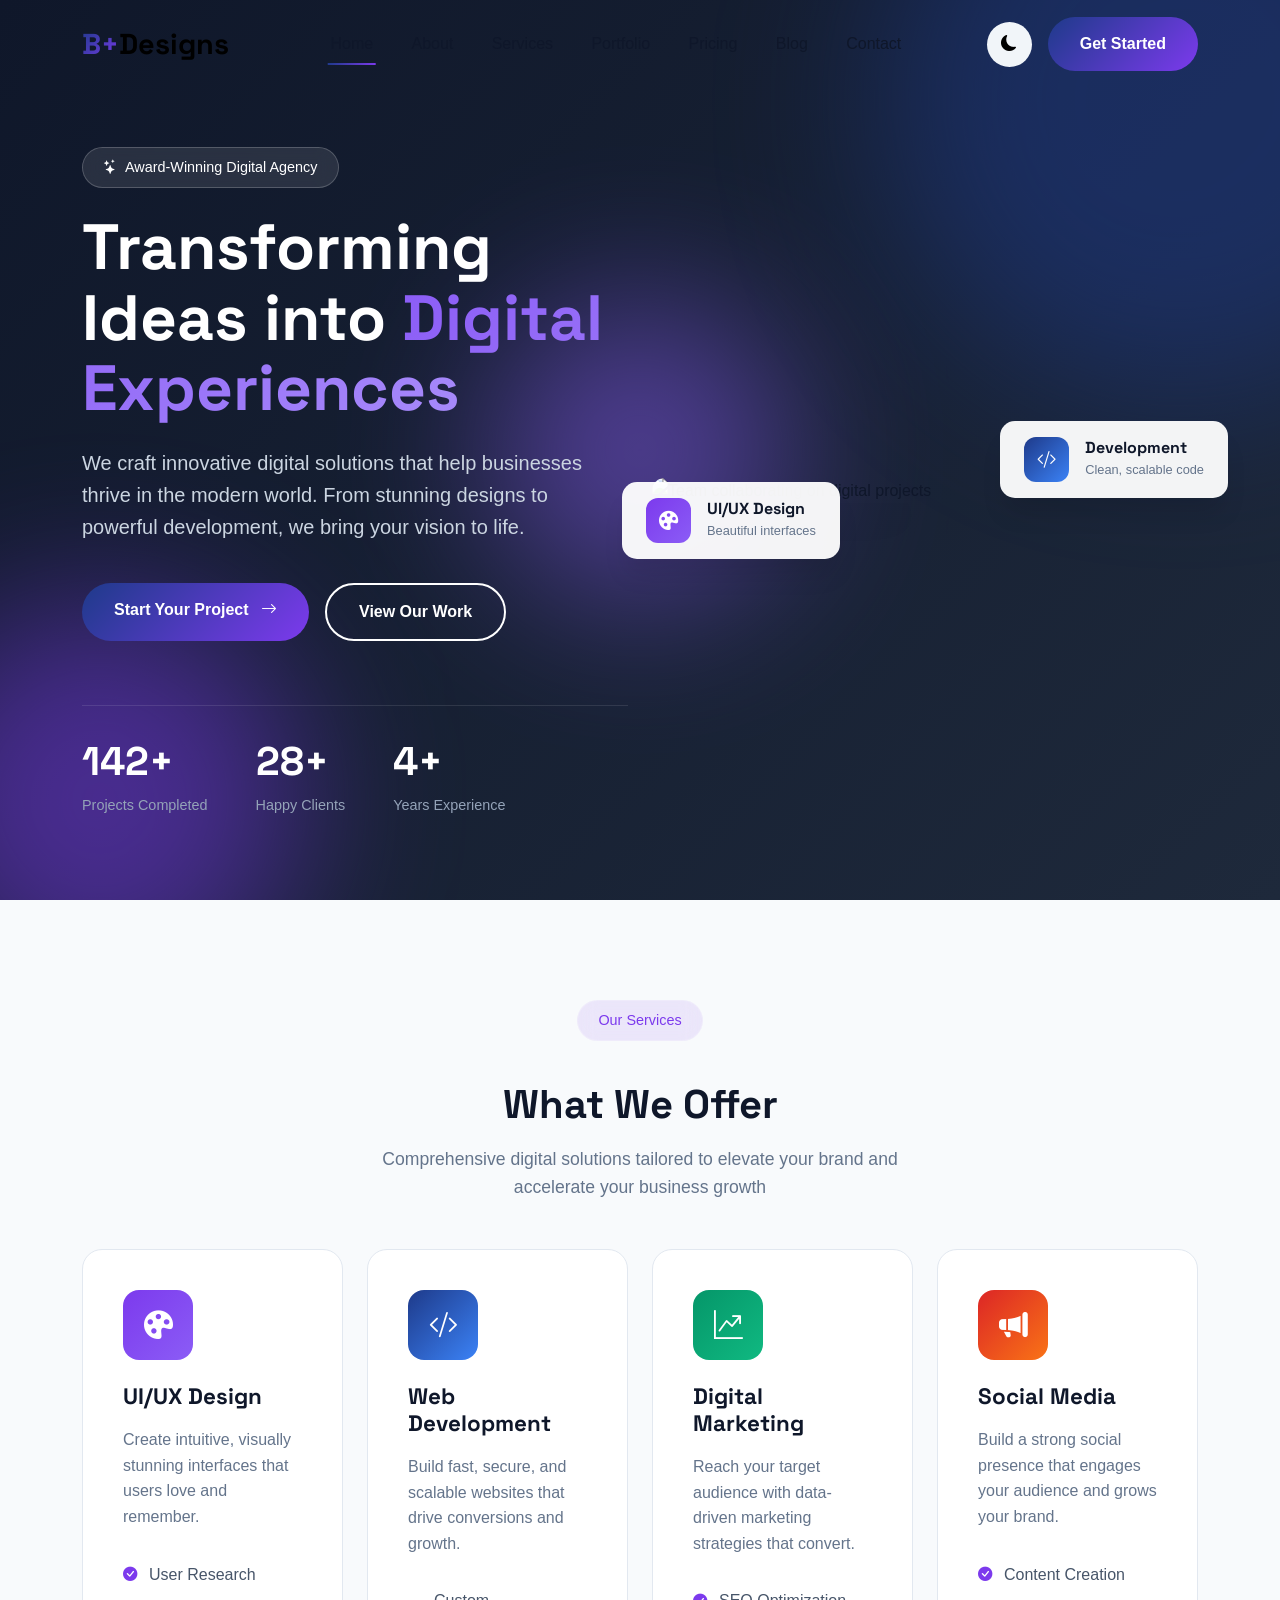
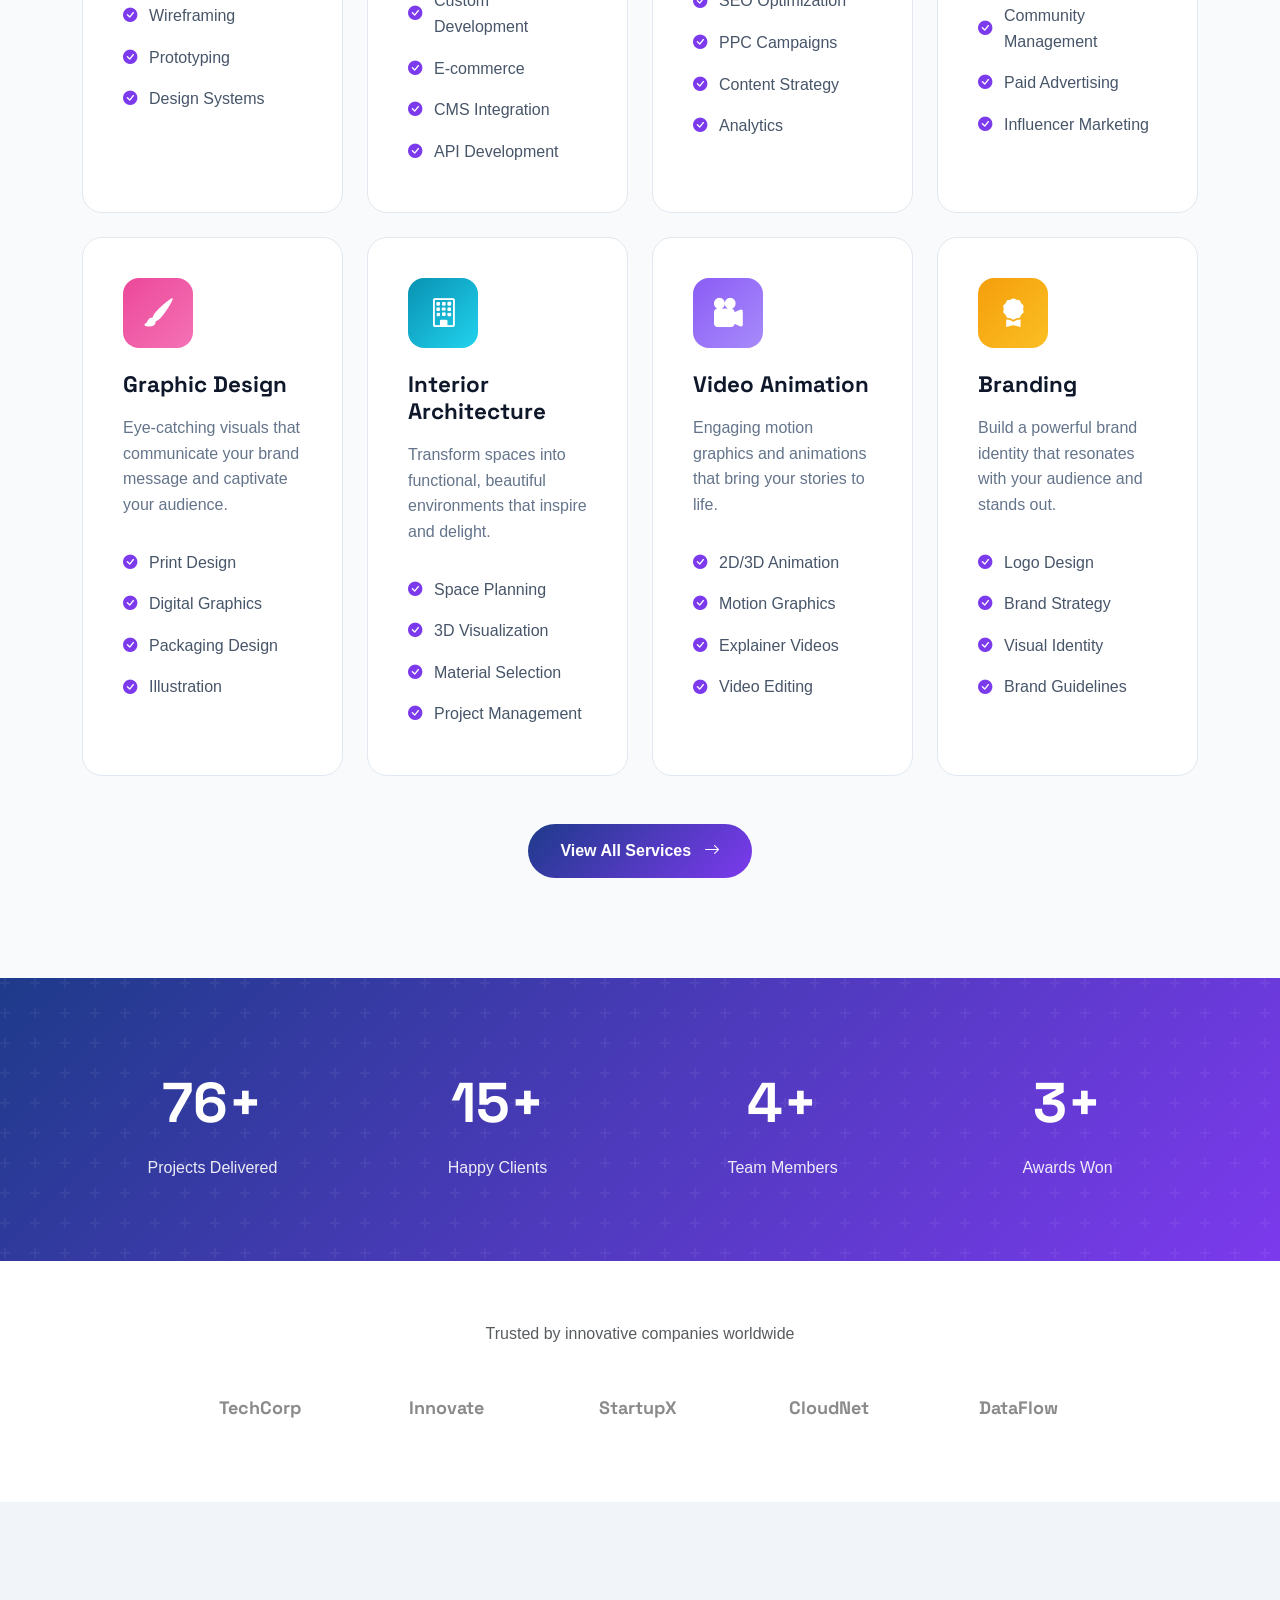
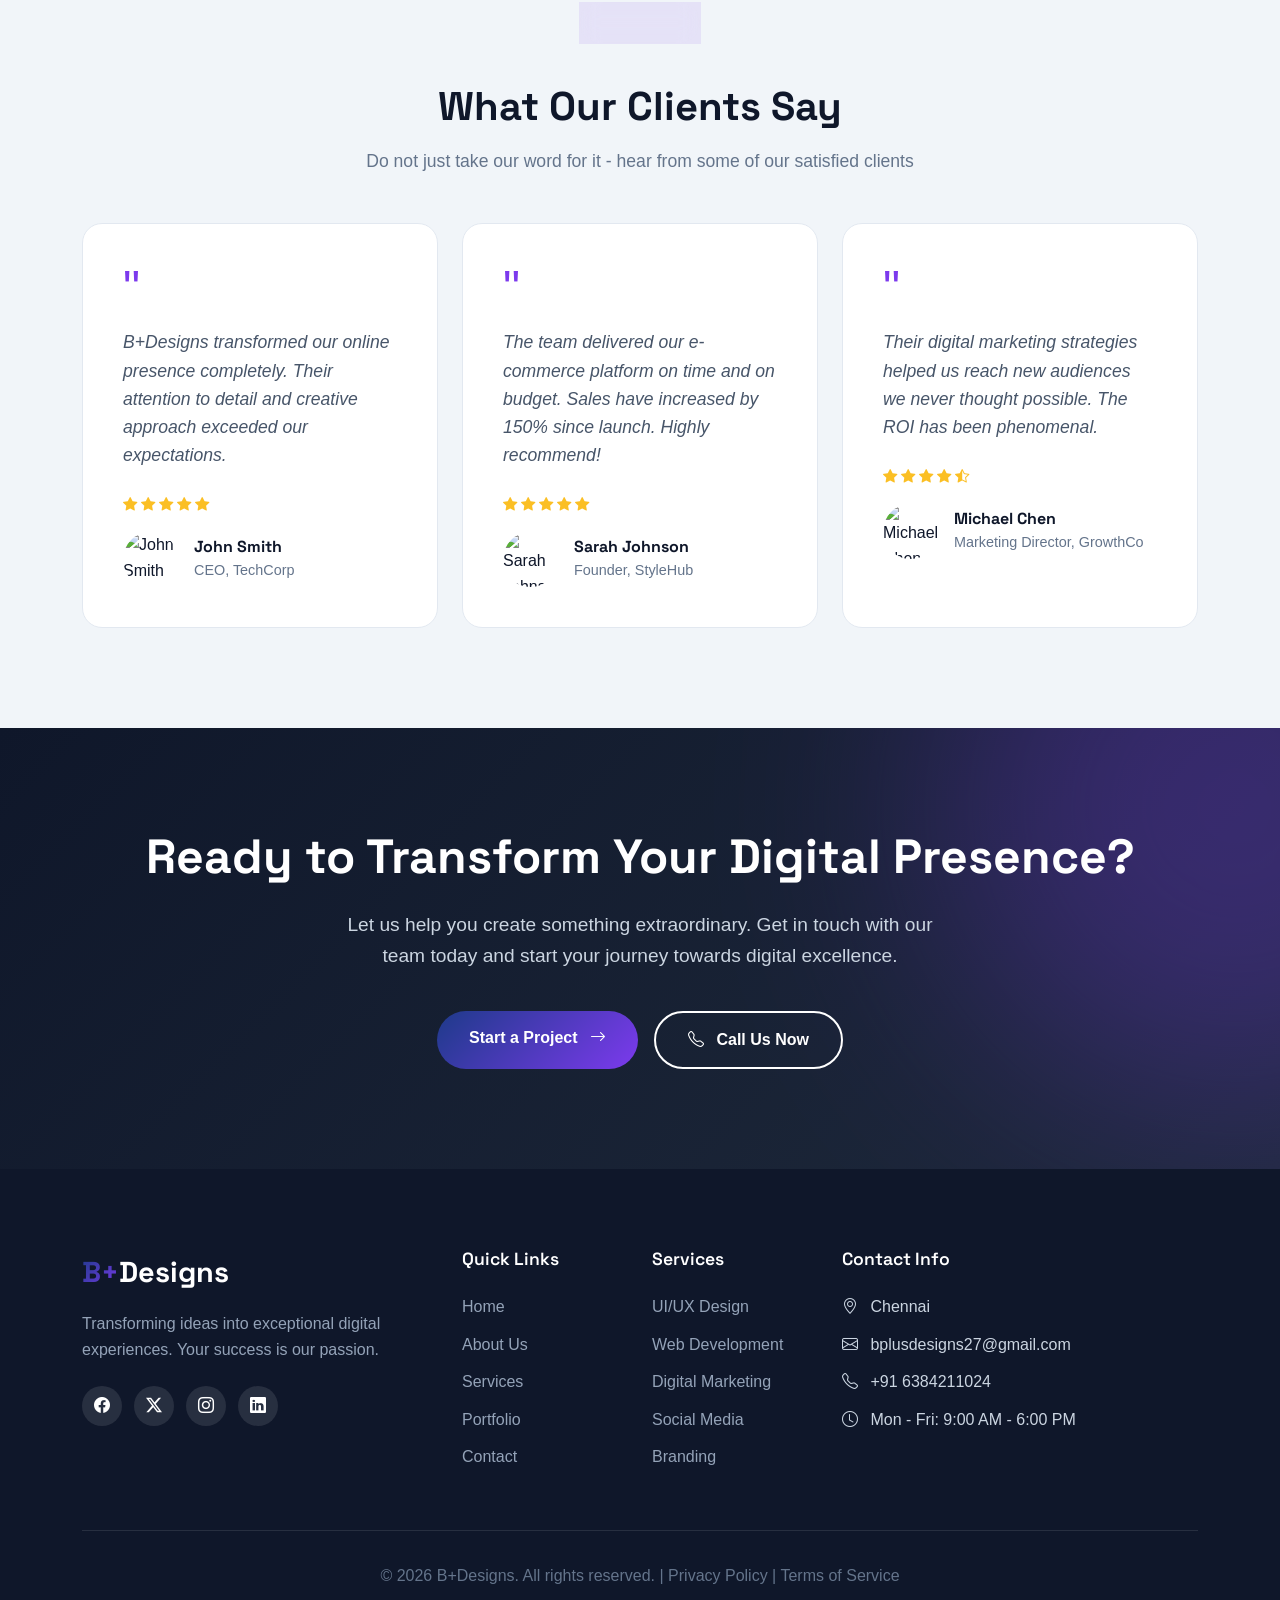
==== commit 04319167: "copy rights year changes" ====
--- a/index.html
+++ b/index.html
@@ -574,7 +574,7 @@
       </div>
       
       <div class="footer-bottom">
-        <p>&copy; 2024 B+Designs. All rights reserved. | <a href="#">Privacy Policy</a> | <a href="#">Terms of Service</a></p>
+        <p>&copy; 2026 B+Designs. All rights reserved. | <a href="#">Privacy Policy</a> | <a href="#">Terms of Service</a></p>
       </div>
     </div>
   </footer>
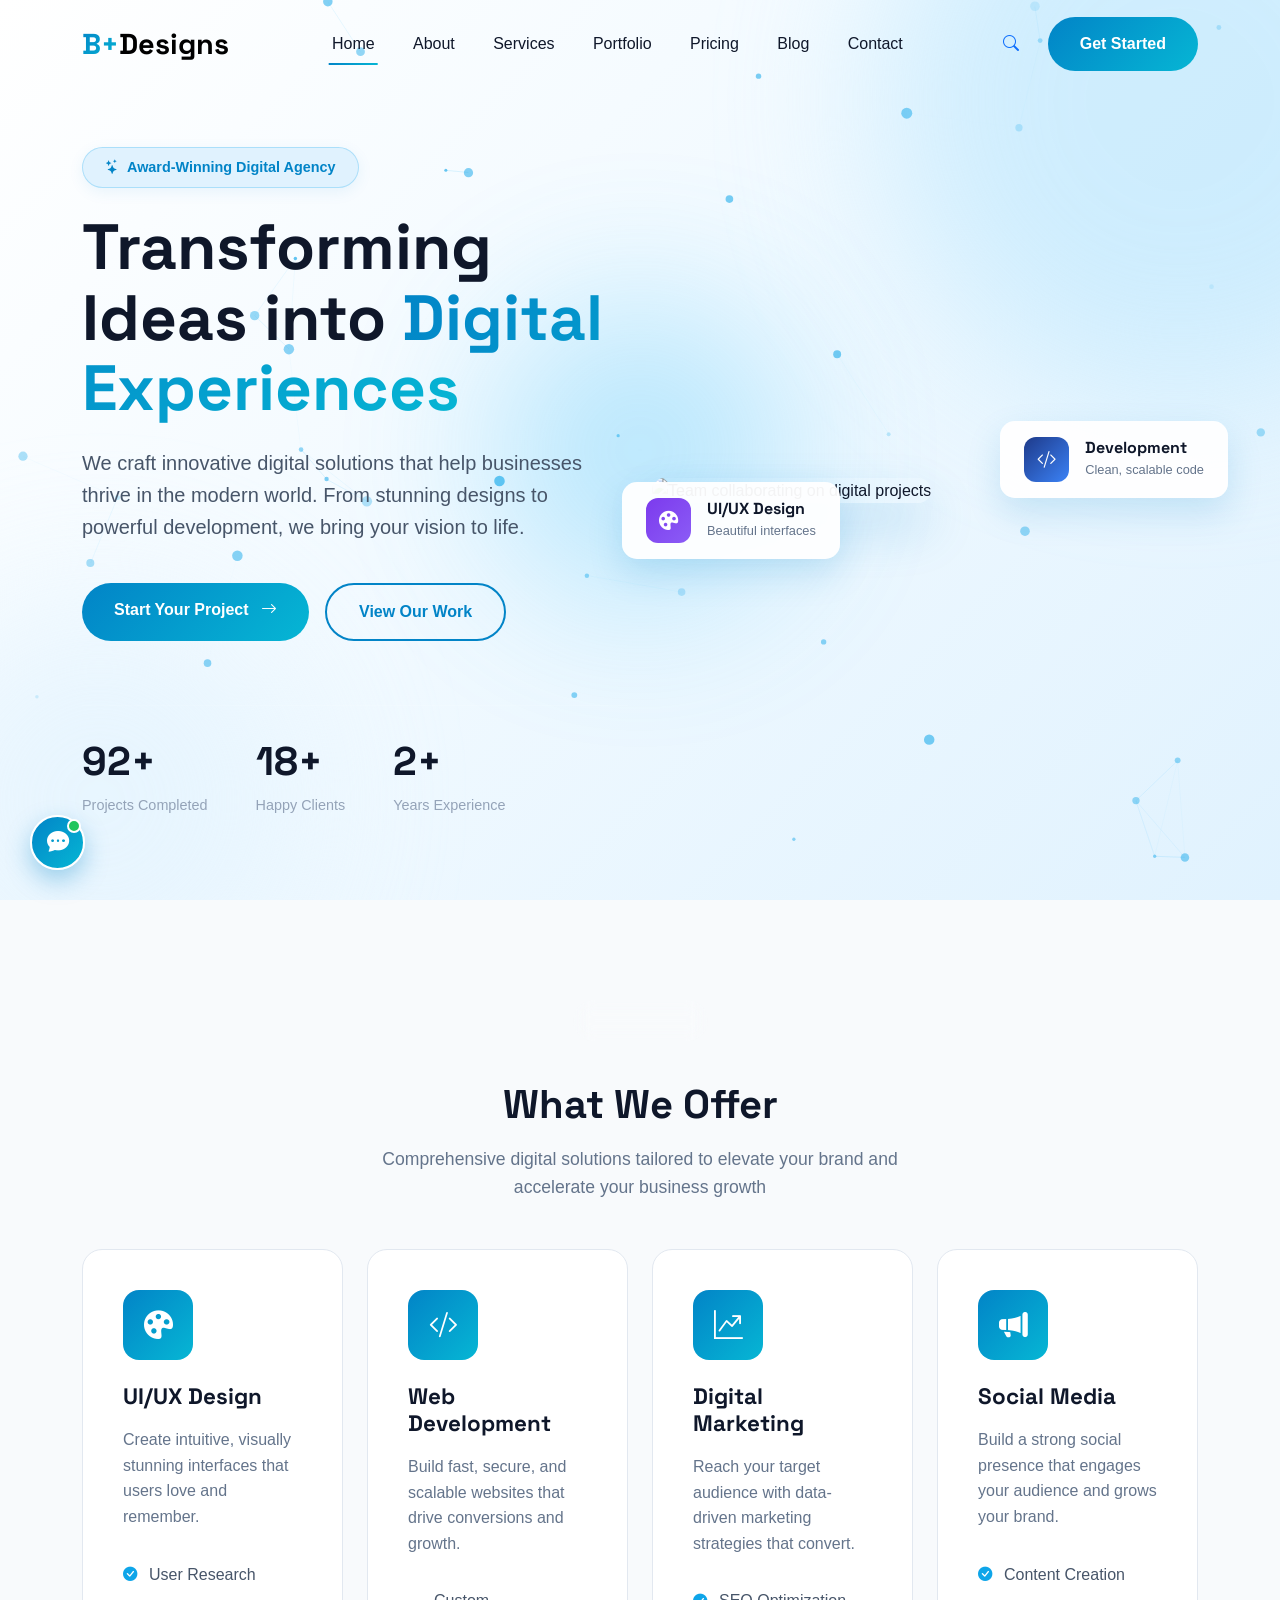
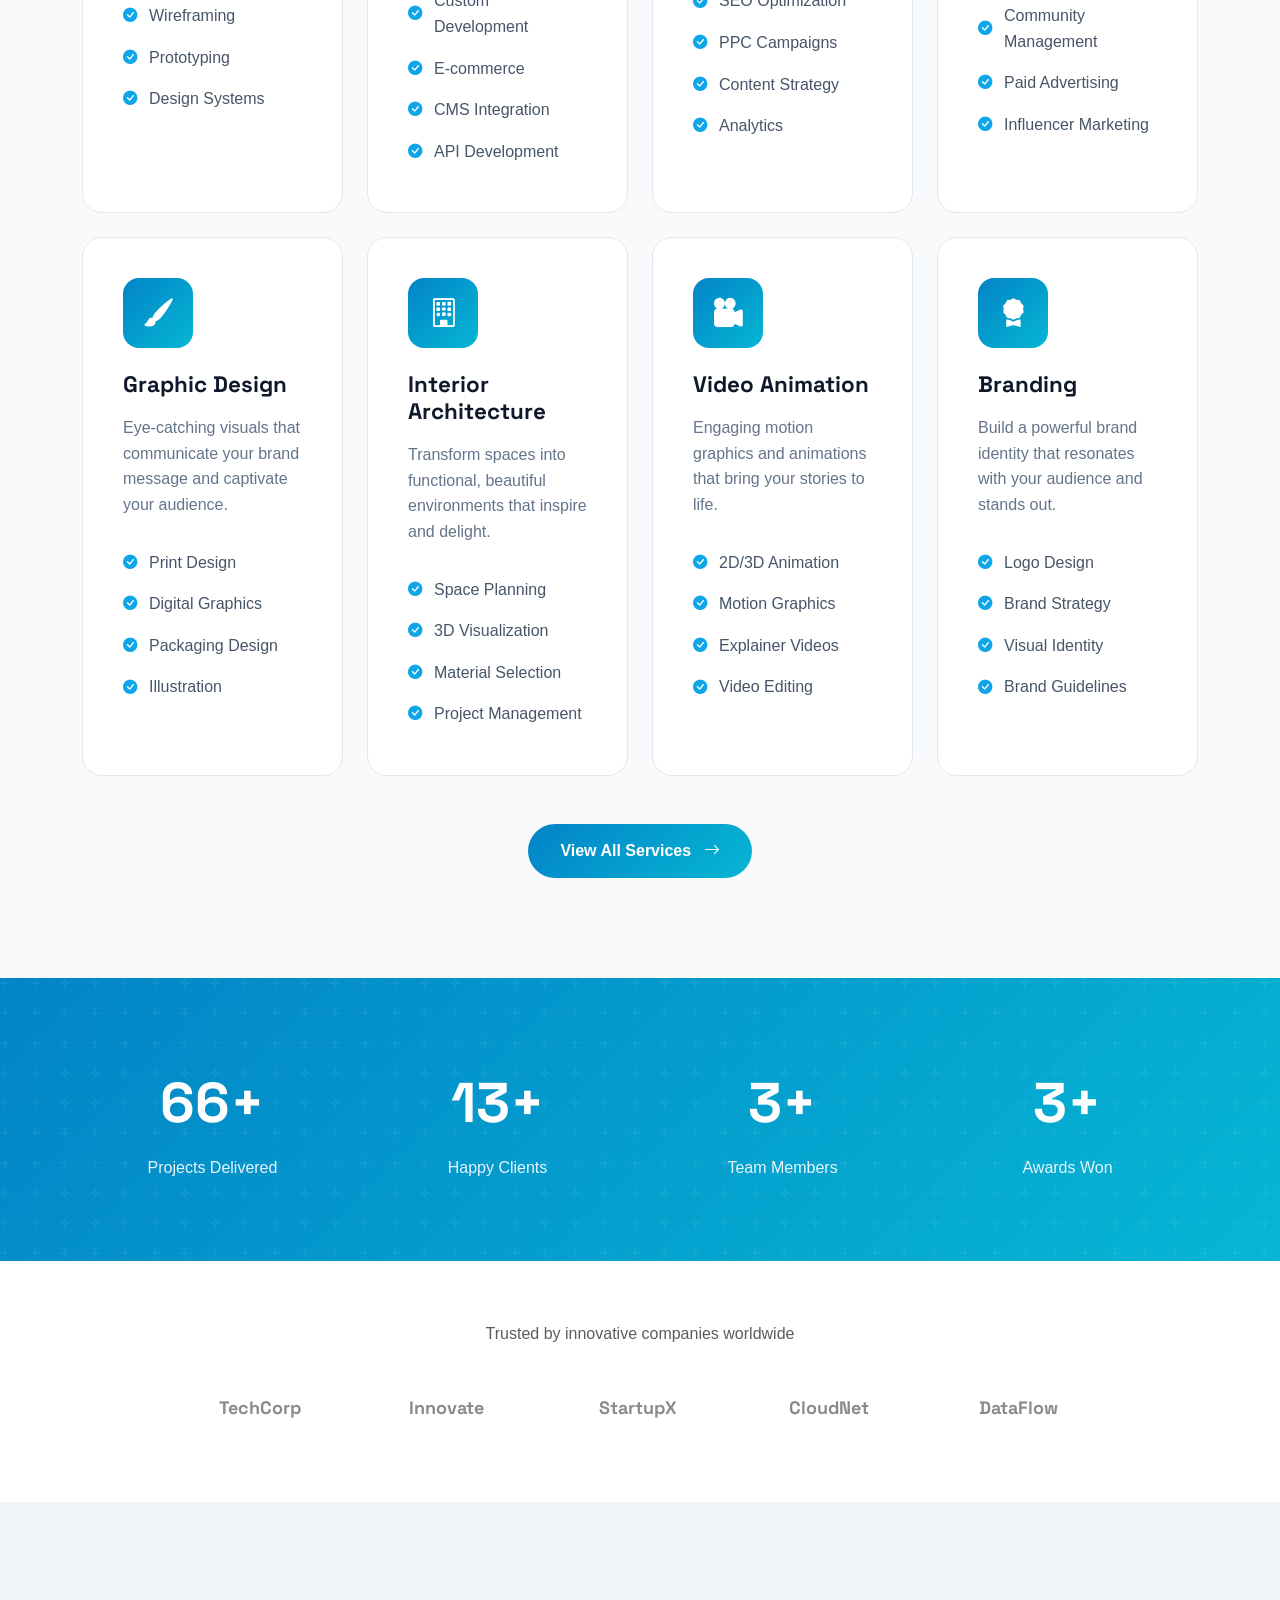
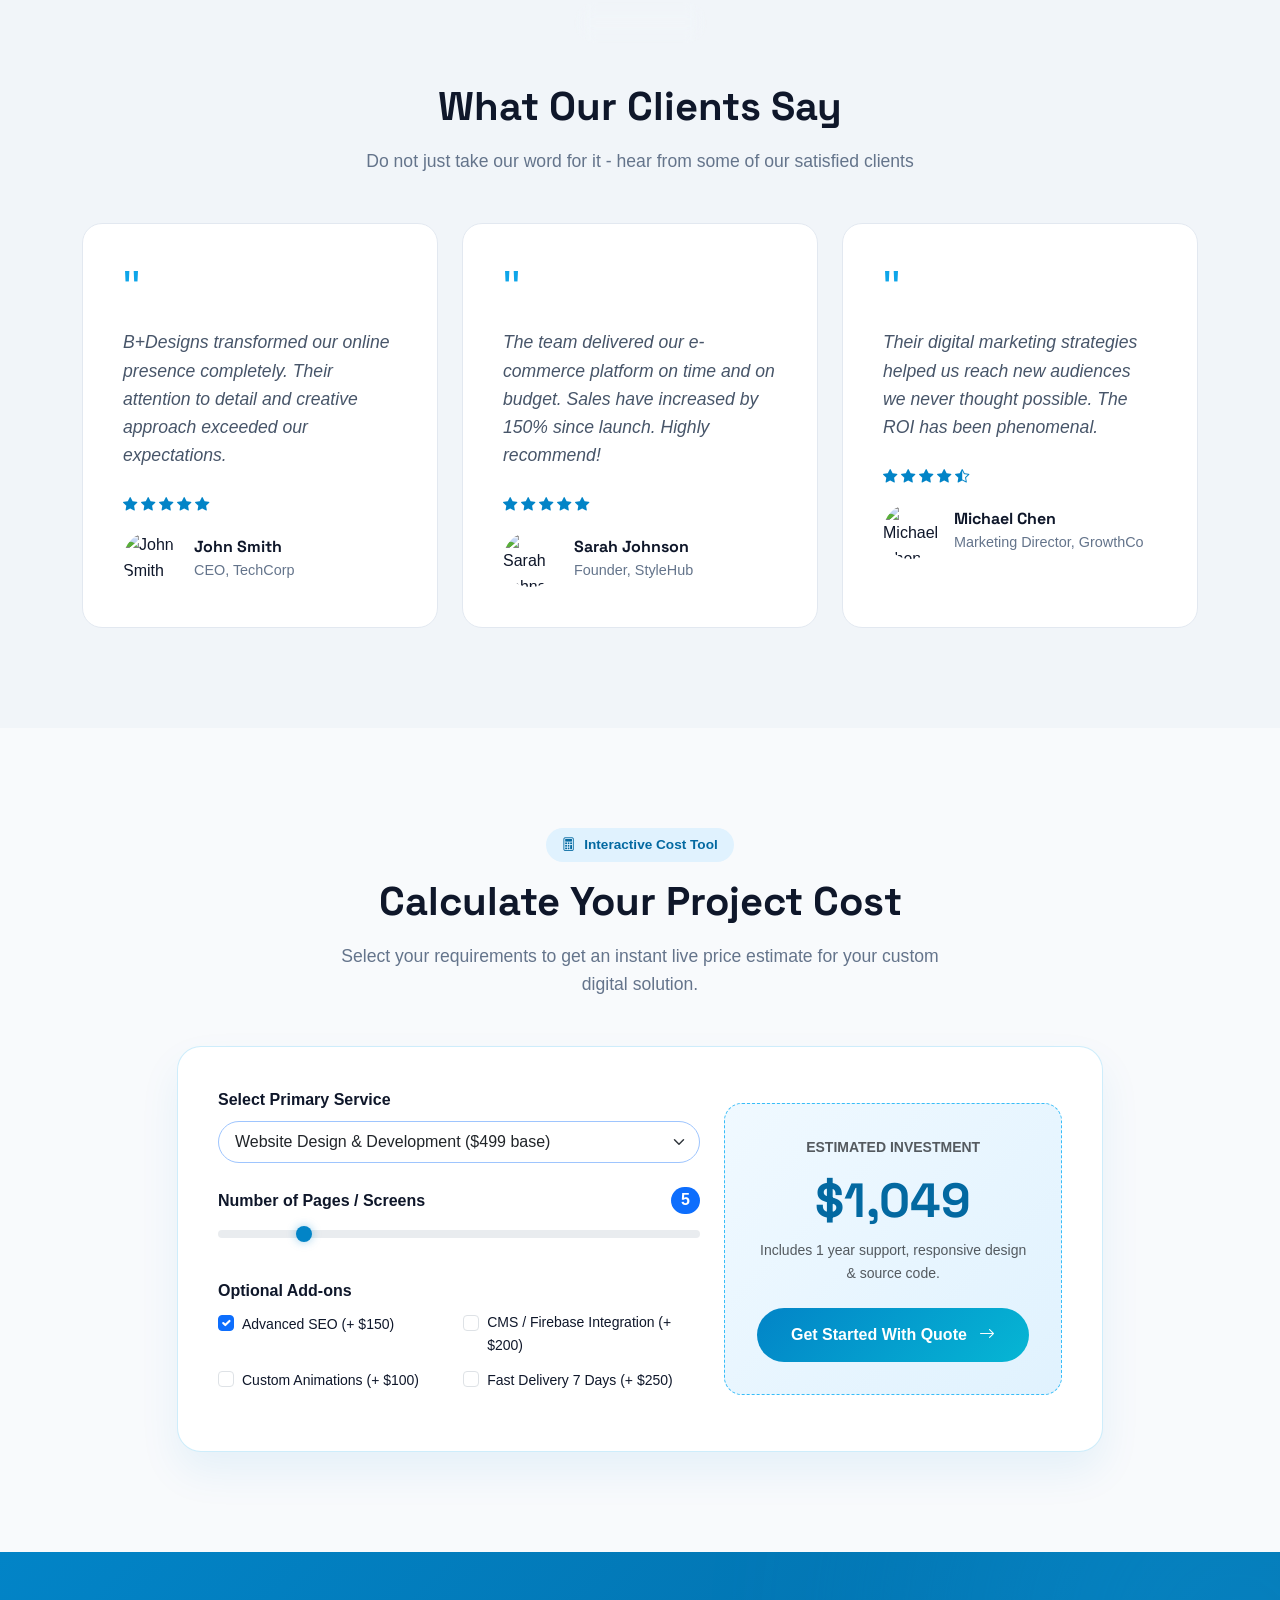
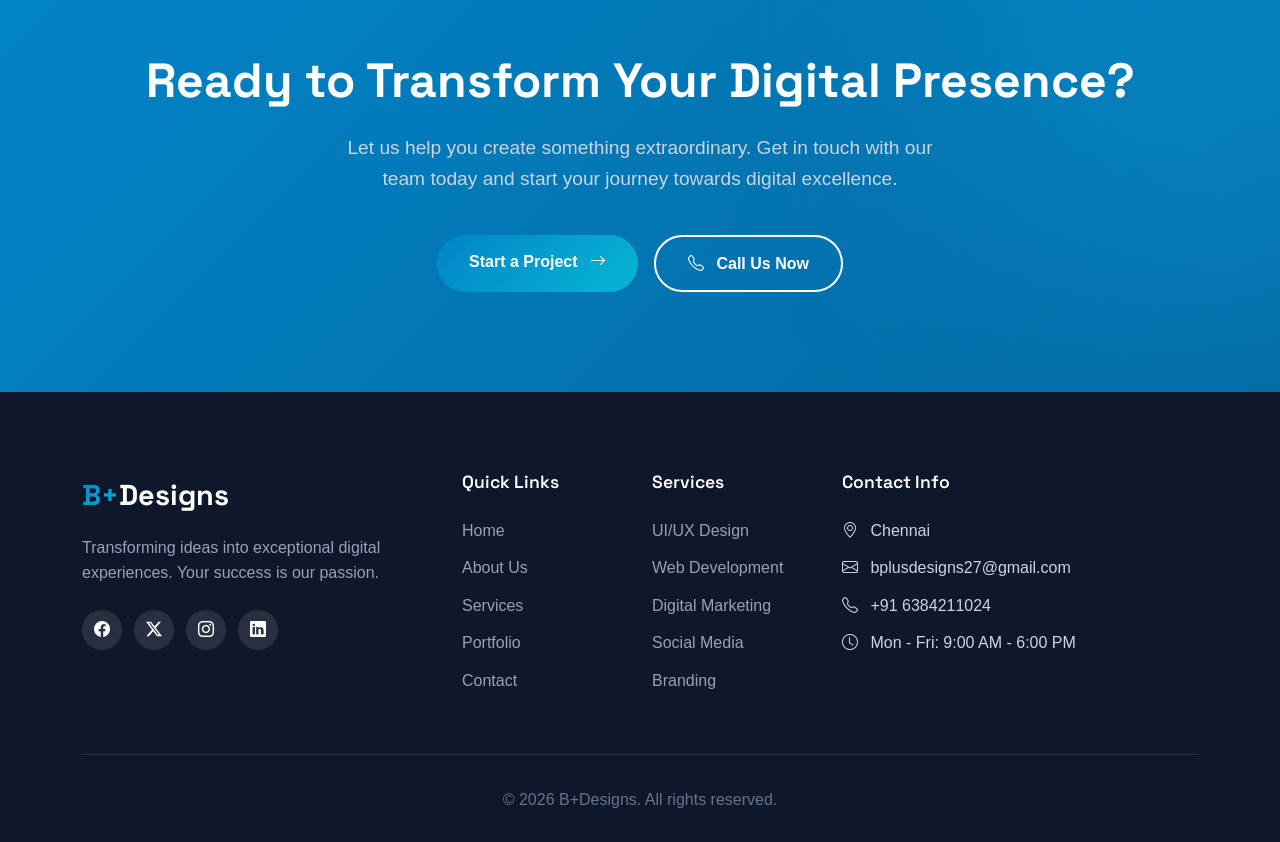
==== commit 43544e41: "version 1.0" ====
--- a/index.html
+++ b/index.html
@@ -64,8 +64,8 @@
         </ul>
         
         <div class="d-flex align-items-center gap-3">
-          <button class="theme-toggle" id="themeToggle" aria-label="Toggle theme">
-            <i class="bi bi-moon-fill"></i>
+          <button class="btn btn-outline-primary border-0 rounded-circle d-flex align-items-center justify-content-center" style="width: 42px; height: 42px;" onclick="openSearchModal()" title="Search (Ctrl+K)">
+            <i class="bi bi-search fs-6"></i>
           </button>
           <a href="contact.html" class="btn-primary-custom d-none d-lg-inline-block">Get Started</a>
         </div>
@@ -75,6 +75,7 @@
 
   <!-- Hero Section -->
   <section class="hero-section">
+    <canvas id="heroCanvas"></canvas>
     <div class="hero-bg-shapes">
       <div class="hero-shape hero-shape-1"></div>
       <div class="hero-shape hero-shape-2"></div>
@@ -98,7 +99,7 @@
               <a href="contact.html" class="btn-primary-custom">
                 Start Your Project <i class="bi bi-arrow-right ms-2"></i>
               </a>
-              <a href="portfolio.html" class="btn-outline-custom" style="border-color: white; color: white;">
+              <a href="portfolio.html" class="btn-outline-custom">
                 View Our Work
               </a>
             </div>
@@ -481,6 +482,88 @@
                       <p>Marketing Director, GrowthCo</p>
                     </div>
                   </div>
+                </div>
+              </div>
+            </div>
+          </div>
+        </div>
+      </div>
+    </div>
+  </section>
+
+  <!-- Interactive Cost Estimator Section -->
+  <section class="section-padding bg-light-blue-bg position-relative">
+    <div class="container">
+      <div class="text-center mb-5 fade-in">
+        <span class="estimator-badge">
+          <i class="bi bi-calculator me-2"></i>Interactive Cost Tool
+        </span>
+        <h2 class="section-title">Calculate Your <span>Project Cost</span></h2>
+        <p class="section-subtitle">Select your requirements to get an instant live price estimate for your custom digital solution.</p>
+      </div>
+
+      <div class="row justify-content-center">
+        <div class="col-lg-10">
+          <div class="estimator-card fade-in">
+            <div class="row g-4 align-items-center">
+              <div class="col-lg-7">
+                <div class="mb-4">
+                  <label class="form-label fw-bold">Select Primary Service</label>
+                  <select id="calcService" class="form-select form-select-lg rounded-pill border-primary-subtle fs-6">
+                    <option value="499">Website Design & Development ($499 base)</option>
+                    <option value="699">UI/UX App Prototyping ($699 base)</option>
+                    <option value="399">Digital Marketing & SEO Growth ($399 base)</option>
+                    <option value="599">E-Commerce & Payment Integration ($599 base)</option>
+                  </select>
+                </div>
+
+                <div class="mb-4">
+                  <div class="d-flex justify-content-between align-items-center mb-2">
+                    <label class="form-label fw-bold mb-0">Number of Pages / Screens</label>
+                    <span class="badge bg-primary rounded-pill fs-6" id="calcPagesVal">5</span>
+                  </div>
+                  <input type="range" class="form-range" id="calcPages" min="1" max="25" value="5">
+                </div>
+
+                <div class="mb-3">
+                  <label class="form-label fw-bold mb-2">Optional Add-ons</label>
+                  <div class="row g-2">
+                    <div class="col-6">
+                      <div class="form-check">
+                        <input class="form-check-input calc-feature" type="checkbox" value="150" id="featSeo" checked>
+                        <label class="form-check-label small" for="featSeo">Advanced SEO (+ $150)</label>
+                      </div>
+                    </div>
+                    <div class="col-6">
+                      <div class="form-check">
+                        <input class="form-check-input calc-feature" type="checkbox" value="200" id="featCms">
+                        <label class="form-check-label small" for="featCms">CMS / Firebase Integration (+ $200)</label>
+                      </div>
+                    </div>
+                    <div class="col-6">
+                      <div class="form-check">
+                        <input class="form-check-input calc-feature" type="checkbox" value="100" id="featAnim">
+                        <label class="form-check-label small" for="featAnim">Custom Animations (+ $100)</label>
+                      </div>
+                    </div>
+                    <div class="col-6">
+                      <div class="form-check">
+                        <input class="form-check-input calc-feature" type="checkbox" value="250" id="featSpeed">
+                        <label class="form-check-label small" for="featSpeed">Fast Delivery 7 Days (+ $250)</label>
+                      </div>
+                    </div>
+                  </div>
+                </div>
+              </div>
+
+              <div class="col-lg-5">
+                <div class="estimated-price-box">
+                  <small class="text-muted fw-bold text-uppercase d-block mb-1">Estimated Investment</small>
+                  <div class="estimated-price-val" id="estimatedPrice">$1,049</div>
+                  <p class="small text-muted mb-4">Includes 1 year support, responsive design & source code.</p>
+                  <a href="contact.html" class="btn-primary-custom w-100">
+                    Get Started With Quote <i class="bi bi-arrow-right ms-2"></i>
+                  </a>
                 </div>
               </div>
             </div>
@@ -574,7 +657,7 @@
       </div>
       
       <div class="footer-bottom">
-        <p>&copy; 2026 B+Designs. All rights reserved. | <a href="#">Privacy Policy</a> | <a href="#">Terms of Service</a></p>
+        <p>&copy; 2026 B+Designs. All rights reserved.</p>
       </div>
     </div>
   </footer>
@@ -583,6 +666,55 @@
   <button class="scroll-top" id="scrollTop" aria-label="Scroll to top">
     <i class="bi bi-arrow-up"></i>
   </button>
+
+  <!-- Search Modal (Command Palette) -->
+  <div class="modal fade" id="searchModal" tabindex="-1" aria-hidden="true">
+    <div class="modal-dialog modal-dialog-centered modal-lg">
+      <div class="modal-content modal-content-custom border-0 p-3">
+        <div class="modal-body">
+          <div class="search-input-group mb-3">
+            <i class="bi bi-search"></i>
+            <input type="text" id="globalSearchInput" class="search-input-custom" placeholder="Type to search services, pricing, portfolio... (Esc to close)">
+          </div>
+          <div class="d-flex justify-content-between align-items-center mb-2 px-2">
+            <small class="text-muted fw-semibold uppercase">Search Results</small>
+            <small class="text-muted"><kbd class="bg-light text-dark px-2 py-1 rounded">Ctrl + K</kbd></small>
+          </div>
+          <div id="searchResultsContainer" style="max-height: 350px; overflow-y: auto;"></div>
+        </div>
+      </div>
+    </div>
+  </div>
+
+  <!-- Floating Live Chat Widget -->
+  <div class="floating-chat-btn" id="floatingChatBtn" title="Quick Consultation">
+    <i class="bi bi-chat-dots-fill"></i>
+    <span class="chat-badge-dot"></span>
+  </div>
+
+  <div class="chat-box-widget" id="chatBoxWidget">
+    <div class="chat-header">
+      <div class="d-flex align-items-center gap-2">
+        <i class="bi bi-lightning-charge-fill text-warning fs-5"></i>
+        <div>
+          <h6 class="mb-0 fw-bold">B+Designs Assistant</h6>
+          <small class="opacity-75">Online • Replies instantly</small>
+        </div>
+      </div>
+      <button type="button" class="btn-close btn-close-white" id="closeChatBtn"></button>
+    </div>
+    <div class="chat-body" id="chatBody">
+      <div class="chat-msg bot">
+        Hi there! 👋 How can we help you transform your digital project today?
+      </div>
+    </div>
+    <form class="chat-input-area" id="chatForm">
+      <input type="text" id="chatInput" class="form-control form-control-sm border-0 bg-light rounded-pill px-3" placeholder="Type a message..." required>
+      <button type="submit" class="btn btn-primary btn-sm rounded-circle px-2">
+        <i class="bi bi-send-fill"></i>
+      </button>
+    </form>
+  </div>
 
   <!-- Bootstrap JS -->
   <script src="https://cdn.jsdelivr.net/npm/bootstrap@5.3.3/dist/js/bootstrap.bundle.min.js"></script>
--- a/css/styles.css
+++ b/css/styles.css
@@ -1,14 +1,22 @@
 /* ===== B+Designs - Custom Styles ===== */
 
-/* ----- CSS Variables ----- */
+/* ----- CSS Variables (White & Light Blue Theme) ----- */
 :root {
-  --primary: #1e3a8a;
-  --primary-dark: #1e40af;
-  --secondary: #7c3aed;
-  --accent: #8b5cf6;
+  --primary: #0284c7;        /* Sky 600 */
+  --primary-dark: #0369a1;   /* Sky 700 */
+  --primary-light: #38bdf8;  /* Sky 400 */
+  --secondary: #0ea5e9;      /* Sky 500 */
+  --accent: #06b6d4;         /* Cyan 500 */
+  --sky-50: #f0f9ff;
+  --sky-100: #e0f2fe;
+  --sky-200: #bae6fd;
+  --sky-300: #7dd3fc;
+  --sky-500: #0ea5e9;
+  --sky-600: #0284c7;
   --dark: #0f172a;
   --dark-light: #1e293b;
   --light: #f8fafc;
+  --light-blue-bg: #f0f9ff;
   --white: #ffffff;
   --gray-100: #f1f5f9;
   --gray-200: #e2e8f0;
@@ -16,27 +24,33 @@
   --gray-400: #94a3b8;
   --gray-500: #64748b;
   --gray-600: #475569;
-  --gradient-primary: linear-gradient(135deg, #1e3a8a 0%, #7c3aed 100%);
-  --gradient-secondary: linear-gradient(135deg, #7c3aed 0%, #8b5cf6 100%);
-  --gradient-dark: linear-gradient(135deg, #0f172a 0%, #1e293b 100%);
-  --shadow-sm: 0 1px 2px 0 rgba(0, 0, 0, 0.05);
-  --shadow: 0 4px 6px -1px rgba(0, 0, 0, 0.1);
-  --shadow-md: 0 10px 15px -3px rgba(0, 0, 0, 0.1);
-  --shadow-lg: 0 20px 25px -5px rgba(0, 0, 0, 0.1);
-  --shadow-xl: 0 25px 50px -12px rgba(0, 0, 0, 0.25);
-  --transition: all 0.3s ease;
+  --gradient-primary: linear-gradient(135deg, #0284c7 0%, #06b6d4 100%);
+  --gradient-secondary: linear-gradient(135deg, #38bdf8 0%, #0284c7 100%);
+  --gradient-light-blue: linear-gradient(135deg, #ffffff 0%, #e0f2fe 100%);
+  --gradient-hero: linear-gradient(135deg, #ffffff 0%, #f0f9ff 50%, #e0f2fe 100%);
+  --gradient-dark: linear-gradient(135deg, #0284c7 0%, #0369a1 100%);
+  --shadow-sm: 0 2px 5px rgba(2, 132, 199, 0.05);
+  --shadow: 0 4px 15px rgba(2, 132, 199, 0.08);
+  --shadow-md: 0 8px 25px rgba(2, 132, 199, 0.12);
+  --shadow-lg: 0 15px 35px rgba(2, 132, 199, 0.16);
+  --shadow-xl: 0 25px 50px rgba(2, 132, 199, 0.22);
+  --transition: all 0.3s cubic-bezier(0.4, 0, 0.2, 1);
 }
 
 /* Dark Mode Variables */
 [data-theme="dark"] {
   --light: #0f172a;
+  --light-blue-bg: #0c4a6e;
   --white: #1e293b;
   --dark: #f8fafc;
-  --dark-light: #e2e8f0;
+  --dark-light: #1e293b;
   --gray-100: #334155;
   --gray-200: #475569;
-  --gray-500: #94a3b8;
-  --gray-600: #cbd5e1;
+  --gray-300: #64748b;
+  --gray-400: #94a3b8;
+  --gray-500: #cbd5e1;
+  --gray-600: #e2e8f0;
+  --gradient-hero: linear-gradient(135deg, #0f172a 0%, #075985 100%);
 }
 
 /* ----- Base Styles ----- */
@@ -160,7 +174,7 @@
 
 .btn-primary-custom:hover {
   transform: translateY(-3px);
-  box-shadow: 0 10px 30px rgba(124, 58, 237, 0.4);
+  box-shadow: 0 10px 30px rgba(2, 132, 199, 0.4);
   color: var(--white);
 }
 
@@ -249,32 +263,6 @@
   color: var(--primary) !important;
 }
 
-.theme-toggle {
-  background: var(--gray-100);
-  border: none;
-  width: 45px;
-  height: 45px;
-  border-radius: 50%;
-  display: flex;
-  align-items: center;
-  justify-content: center;
-  cursor: pointer;
-  transition: var(--transition);
-}
-
-[data-theme="dark"] .theme-toggle {
-  background: var(--dark-light);
-}
-
-.theme-toggle:hover {
-  background: var(--gray-200);
-  transform: rotate(15deg);
-}
-
-[data-theme="dark"] .theme-toggle:hover {
-  background: var(--gray-600);
-}
-
 /* ----- Hero Section ----- */
 .hero-section {
   min-height: 100vh;
@@ -282,8 +270,18 @@
   align-items: center;
   position: relative;
   overflow: hidden;
-  background: var(--gradient-dark);
+  background: var(--gradient-hero);
   padding-top: 80px;
+}
+
+#heroCanvas {
+  position: absolute;
+  top: 0;
+  left: 0;
+  width: 100%;
+  height: 100%;
+  z-index: 0;
+  pointer-events: none;
 }
 
 .hero-bg-shapes {
@@ -300,13 +298,13 @@
   position: absolute;
   border-radius: 50%;
   filter: blur(80px);
-  opacity: 0.5;
+  opacity: 0.6;
 }
 
 .hero-shape-1 {
   width: 600px;
   height: 600px;
-  background: var(--primary);
+  background: #bae6fd;
   top: -200px;
   right: -200px;
   animation: float 8s ease-in-out infinite;
@@ -315,7 +313,7 @@
 .hero-shape-2 {
   width: 400px;
   height: 400px;
-  background: var(--secondary);
+  background: #e0f2fe;
   bottom: -100px;
   left: -100px;
   animation: float 6s ease-in-out infinite reverse;
@@ -324,11 +322,12 @@
 .hero-shape-3 {
   width: 300px;
   height: 300px;
-  background: var(--accent);
+  background: #38bdf8;
   top: 50%;
   left: 50%;
   transform: translate(-50%, -50%);
   animation: pulse 4s ease-in-out infinite;
+  opacity: 0.3;
 }
 
 @keyframes float {
@@ -337,45 +336,78 @@
 }
 
 @keyframes pulse {
-  0%, 100% { transform: translate(-50%, -50%) scale(1); opacity: 0.5; }
-  50% { transform: translate(-50%, -50%) scale(1.1); opacity: 0.3; }
+  0%, 100% { transform: translate(-50%, -50%) scale(1); opacity: 0.3; }
+  50% { transform: translate(-50%, -50%) scale(1.1); opacity: 0.15; }
 }
 
 .hero-content {
   position: relative;
   z-index: 1;
-  color: var(--white);
+  color: var(--dark);
+}
+
+[data-theme="dark"] .hero-content {
+  color: #f8fafc;
 }
 
 .hero-badge {
-  display: inline-block;
-  background: rgba(255, 255, 255, 0.1);
+  display: inline-flex;
+  align-items: center;
+  background: rgba(2, 132, 199, 0.1);
+  color: var(--primary-dark);
+  font-weight: 600;
   backdrop-filter: blur(10px);
-  padding: 8px 20px;
+  padding: 8px 22px;
   border-radius: 50px;
   font-size: 0.9rem;
   margin-bottom: 1.5rem;
-  border: 1px solid rgba(255, 255, 255, 0.2);
+  border: 1px solid rgba(14, 165, 233, 0.25);
+  box-shadow: 0 4px 15px rgba(2, 132, 199, 0.08);
+}
+
+/* Keep page-level inline accents within the shared blue and white palette. */
+.hero-badge,
+.blog-category {
+  background: var(--sky-100) !important;
+  color: var(--primary) !important;
+}
+
+.service-icon {
+  background: var(--gradient-primary) !important;
+}
+
+[data-theme="dark"] .hero-badge {
+  background: rgba(56, 189, 248, 0.15);
+  color: var(--sky-300);
 }
 
 .hero-title {
   font-size: 4rem;
-  font-weight: 700;
+  font-weight: 800;
   margin-bottom: 1.5rem;
   line-height: 1.1;
+  color: var(--dark);
+}
+
+[data-theme="dark"] .hero-title {
+  color: #ffffff;
 }
 
 .hero-title span {
-  background: linear-gradient(135deg, #8b5cf6 0%, #a78bfa 100%);
+  background: linear-gradient(135deg, #0284c7 0%, #06b6d4 100%);
   -webkit-background-clip: text;
   -webkit-text-fill-color: transparent;
 }
 
 .hero-description {
   font-size: 1.25rem;
+  color: var(--gray-600);
+  margin-bottom: 2.5rem;
+  max-width: 520px;
+}
+
+[data-theme="dark"] .hero-description {
   color: var(--gray-300);
-  margin-bottom: 2.5rem;
-  max-width: 500px;
 }
 
 .hero-buttons {
@@ -670,7 +702,7 @@
 }
 
 .testimonial-stars {
-  color: #fbbf24;
+  color: var(--primary);
   font-size: 0.9rem;
 }
 
@@ -718,7 +750,7 @@
 
 /* ----- About Page ----- */
 .page-header {
-  background: var(--gradient-dark);
+  background: var(--gradient-hero);
   padding: 180px 0 100px;
   position: relative;
   overflow: hidden;
@@ -731,7 +763,7 @@
   right: -20%;
   width: 800px;
   height: 800px;
-  background: var(--secondary);
+  background: var(--sky-300);
   border-radius: 50%;
   filter: blur(150px);
   opacity: 0.2;
@@ -740,7 +772,7 @@
 .page-header-content {
   position: relative;
   z-index: 1;
-  color: var(--white);
+  color: var(--dark);
 }
 
 .page-title {
@@ -750,7 +782,7 @@
 
 .page-subtitle {
   font-size: 1.2rem;
-  color: var(--gray-300);
+  color: var(--gray-600);
   max-width: 600px;
 }
 
@@ -942,7 +974,7 @@
 
 .portfolio-tag {
   padding: 4px 12px;
-  background: rgba(124, 58, 237, 0.3);
+  background: var(--primary);
   color: var(--white);
   border-radius: 20px;
   font-size: 0.75rem;
@@ -1112,7 +1144,7 @@
 .blog-category {
   display: inline-block;
   padding: 4px 12px;
-  background: rgba(124, 58, 237, 0.1);
+  background: var(--sky-100);
   color: var(--secondary);
   border-radius: 20px;
   font-size: 0.8rem;
@@ -1380,6 +1412,10 @@
     border-radius: 10px;
     margin-top: 1rem;
     box-shadow: var(--shadow-lg);
+  }
+
+  .navbar-nav .nav-link::after {
+    display: none;
   }
   
   [data-theme="dark"] .navbar-collapse {
@@ -1488,3 +1524,544 @@
 .delay-3 { transition-delay: 0.3s; }
 .delay-4 { transition-delay: 0.4s; }
 .delay-5 { transition-delay: 0.5s; }
+
+/* ===== Custom Interactive & Admin Dashboard Styles (White & Light Blue) ===== */
+
+/* ----- Interactive Project Estimator ----- */
+.estimator-card {
+  background: var(--white);
+  border: 1px solid rgba(14, 165, 233, 0.2);
+  border-radius: 24px;
+  box-shadow: 0 20px 40px rgba(2, 132, 199, 0.08);
+  padding: 2.5rem;
+  transition: var(--transition);
+}
+
+[data-theme="dark"] .estimator-card {
+  background: var(--dark-light);
+  border-color: rgba(56, 189, 248, 0.2);
+}
+
+.estimator-badge {
+  background: #e0f2fe;
+  color: var(--primary-dark);
+  font-weight: 600;
+  padding: 6px 16px;
+  border-radius: 50px;
+  font-size: 0.85rem;
+  display: inline-block;
+  margin-bottom: 1rem;
+}
+
+[data-theme="dark"] .estimator-badge {
+  background: rgba(56, 189, 248, 0.2);
+  color: var(--sky-300);
+}
+
+.form-range::-webkit-slider-thumb {
+  background: var(--primary);
+  box-shadow: 0 0 10px rgba(2, 132, 199, 0.4);
+}
+
+.estimated-price-box {
+  background: linear-gradient(135deg, #f0f9ff 0%, #e0f2fe 100%);
+  border: 1px dashed var(--primary-light);
+  border-radius: 18px;
+  padding: 2rem;
+  text-align: center;
+}
+
+[data-theme="dark"] .estimated-price-box {
+  background: rgba(14, 165, 233, 0.1);
+  border-color: rgba(56, 189, 248, 0.3);
+}
+
+.estimated-price-val {
+  font-size: 3rem;
+  font-weight: 800;
+  color: var(--primary-dark);
+  font-family: 'Space Grotesk', sans-serif;
+}
+
+[data-theme="dark"] .estimated-price-val {
+  color: var(--sky-300);
+}
+
+/* ----- Command Palette Search Modal ----- */
+.modal-content-custom {
+  background: rgba(255, 255, 255, 0.95);
+  backdrop-filter: blur(20px);
+  border: 1px solid rgba(56, 189, 248, 0.3);
+  border-radius: 24px;
+  box-shadow: 0 25px 60px rgba(2, 132, 199, 0.2);
+}
+
+[data-theme="dark"] .modal-content-custom {
+  background: rgba(15, 23, 42, 0.95);
+  border-color: rgba(56, 189, 248, 0.2);
+}
+
+.search-input-group {
+  position: relative;
+}
+
+.search-input-group i {
+  position: absolute;
+  left: 20px;
+  top: 50%;
+  transform: translateY(-50%);
+  color: var(--primary);
+  font-size: 1.2rem;
+}
+
+.search-input-custom {
+  width: 100%;
+  padding: 16px 20px 16px 50px;
+  border-radius: 50px;
+  border: 2px solid #e0f2fe;
+  outline: none;
+  font-size: 1rem;
+  transition: var(--transition);
+  background: var(--white);
+}
+
+[data-theme="dark"] .search-input-custom {
+  background: var(--dark-light);
+  border-color: var(--gray-100);
+  color: var(--white);
+}
+
+.search-input-custom:focus {
+  border-color: var(--primary);
+  box-shadow: 0 0 15px rgba(2, 132, 199, 0.2);
+}
+
+.search-result-item {
+  display: flex;
+  align-items: center;
+  gap: 15px;
+  padding: 14px 20px;
+  border-radius: 14px;
+  margin-bottom: 8px;
+  transition: var(--transition);
+  color: var(--dark);
+  text-decoration: none;
+}
+
+[data-theme="dark"] .search-result-item {
+  color: var(--white);
+}
+
+.search-result-item:hover {
+  background: #f0f9ff;
+  transform: translateX(5px);
+  color: var(--primary-dark);
+}
+
+[data-theme="dark"] .search-result-item:hover {
+  background: rgba(56, 189, 248, 0.15);
+  color: var(--sky-300);
+}
+
+.search-result-icon {
+  width: 40px;
+  height: 40px;
+  background: #e0f2fe;
+  color: var(--primary);
+  border-radius: 10px;
+  display: flex;
+  align-items: center;
+  justify-content: center;
+  font-size: 1.1rem;
+}
+
+/* ----- Floating Live Chat & Quick Consultation ----- */
+.floating-chat-btn {
+  position: fixed;
+  bottom: 30px;
+  left: 30px;
+  width: 55px;
+  height: 55px;
+  background: var(--gradient-primary);
+  color: var(--white);
+  border-radius: 50%;
+  display: flex;
+  align-items: center;
+  justify-content: center;
+  font-size: 1.4rem;
+  box-shadow: 0 10px 25px rgba(2, 132, 199, 0.35);
+  cursor: pointer;
+  z-index: 1000;
+  transition: var(--transition);
+  border: 2px solid var(--white);
+}
+
+.floating-chat-btn:hover {
+  transform: scale(1.1);
+  box-shadow: 0 15px 35px rgba(2, 132, 199, 0.5);
+}
+
+.chat-badge-dot {
+  position: absolute;
+  top: 2px;
+  right: 2px;
+  width: 14px;
+  height: 14px;
+  background: #22c55e;
+  border: 2px solid var(--white);
+  border-radius: 50%;
+}
+
+.chat-box-widget {
+  position: fixed;
+  bottom: 95px;
+  left: 30px;
+  width: 350px;
+  max-width: 90vw;
+  background: var(--white);
+  border-radius: 20px;
+  box-shadow: 0 20px 40px rgba(2, 132, 199, 0.2);
+  border: 1px solid rgba(56, 189, 248, 0.3);
+  z-index: 1001;
+  display: none;
+  overflow: hidden;
+  animation: slideUpFade 0.3s ease;
+}
+
+[data-theme="dark"] .chat-box-widget {
+  background: var(--dark-light);
+  border-color: rgba(56, 189, 248, 0.2);
+}
+
+@keyframes slideUpFade {
+  from { opacity: 0; transform: translateY(20px); }
+  to { opacity: 1; transform: translateY(0); }
+}
+
+.chat-header {
+  background: var(--gradient-primary);
+  color: var(--white);
+  padding: 1rem 1.2rem;
+  display: flex;
+  align-items: center;
+  justify-content: space-between;
+}
+
+.chat-body {
+  padding: 1.2rem;
+  max-height: 280px;
+  overflow-y: auto;
+}
+
+.chat-msg {
+  background: #f0f9ff;
+  color: var(--dark);
+  padding: 10px 14px;
+  border-radius: 14px;
+  margin-bottom: 10px;
+  font-size: 0.9rem;
+  max-width: 85%;
+}
+
+[data-theme="dark"] .chat-msg {
+  background: rgba(56, 189, 248, 0.15);
+  color: var(--white);
+}
+
+.chat-msg.bot {
+  border-bottom-left-radius: 2px;
+}
+
+.chat-msg.user {
+  background: var(--primary);
+  color: var(--white);
+  margin-left: auto;
+  border-bottom-right-radius: 2px;
+}
+
+.chat-input-area {
+  padding: 0.8rem 1.2rem;
+  border-top: 1px solid #e0f2fe;
+  display: flex;
+  gap: 8px;
+}
+
+[data-theme="dark"] .chat-input-area {
+  border-color: var(--gray-100);
+}
+
+/* ----- Toasts ----- */
+.toast-container-custom {
+  position: fixed;
+  top: 90px;
+  right: 20px;
+  z-index: 1090;
+}
+
+.toast-custom {
+  background: var(--white);
+  border-left: 4px solid var(--primary);
+  box-shadow: 0 10px 25px rgba(2, 132, 199, 0.15);
+  padding: 14px 20px;
+  border-radius: 12px;
+  margin-bottom: 10px;
+  display: flex;
+  align-items: center;
+  gap: 12px;
+  min-width: 280px;
+  animation: slideInRight 0.3s ease;
+}
+
+[data-theme="dark"] .toast-custom {
+  background: var(--dark-light);
+  color: var(--white);
+}
+
+@keyframes slideInRight {
+  from { opacity: 0; transform: translateX(50px); }
+  to { opacity: 1; transform: translateX(0); }
+}
+
+/* ----- Admin Login & Dashboard (Firebase Integration) ----- */
+.admin-login-wrapper {
+  min-height: 100vh;
+  display: flex;
+  align-items: center;
+  justify-content: center;
+  background: linear-gradient(135deg, #ffffff 0%, #f0f9ff 50%, #e0f2fe 100%);
+  padding: 2rem 1rem;
+}
+
+[data-theme="dark"] .admin-login-wrapper {
+  background: linear-gradient(135deg, #0f172a 0%, #0369a1 100%);
+}
+
+.admin-card {
+  width: 100%;
+  max-width: 480px;
+  background: rgba(255, 255, 255, 0.95);
+  backdrop-filter: blur(20px);
+  border-radius: 24px;
+  border: 1px solid rgba(56, 189, 248, 0.3);
+  box-shadow: 0 25px 50px rgba(2, 132, 199, 0.15);
+  padding: 3rem 2.5rem;
+}
+
+[data-theme="dark"] .admin-card {
+  background: rgba(30, 41, 59, 0.9);
+  border-color: rgba(56, 189, 248, 0.2);
+}
+
+.admin-dashboard-container {
+  display: flex;
+  min-height: 100vh;
+  background: var(--light-blue-bg);
+  padding-top: 76px;
+}
+
+.admin-sidebar {
+  width: 260px;
+  background: var(--white);
+  border-right: 1px solid rgba(56, 189, 248, 0.2);
+  padding: 2rem 1.5rem;
+  display: flex;
+  flex-direction: column;
+}
+
+[data-theme="dark"] .admin-sidebar {
+  background: var(--dark-light);
+  border-color: var(--gray-100);
+}
+
+.admin-sidebar .nav-link {
+  display: flex;
+  align-items: center;
+  gap: 12px;
+  padding: 12px 18px !important;
+  border-radius: 12px;
+  color: var(--gray-600) !important;
+  font-weight: 500;
+  margin-bottom: 6px;
+}
+
+.admin-sidebar .nav-link:hover,
+.admin-sidebar .nav-link.active {
+  background: #e0f2fe;
+  color: var(--primary-dark) !important;
+}
+
+[data-theme="dark"] .admin-sidebar .nav-link:hover,
+[data-theme="dark"] .admin-sidebar .nav-link.active {
+  background: rgba(56, 189, 248, 0.2);
+  color: var(--sky-300) !important;
+}
+
+.admin-sidebar .nav-link::after {
+  display: none;
+}
+
+.admin-main {
+  flex: 1;
+  padding: 2.5rem;
+  overflow-y: auto;
+}
+
+.stat-card-admin {
+  background: var(--white);
+  border: 1px solid rgba(56, 189, 248, 0.2);
+  border-radius: 18px;
+  padding: 1.5rem;
+  box-shadow: 0 4px 15px rgba(2, 132, 199, 0.06);
+  display: flex;
+  align-items: center;
+  gap: 1.2rem;
+  transition: var(--transition);
+}
+
+[data-theme="dark"] .stat-card-admin {
+  background: var(--dark-light);
+  border-color: rgba(56, 189, 248, 0.15);
+}
+
+.stat-card-admin:hover {
+  transform: translateY(-5px);
+  box-shadow: 0 10px 25px rgba(2, 132, 199, 0.12);
+}
+
+.stat-icon-admin {
+  width: 55px;
+  height: 55px;
+  border-radius: 14px;
+  background: #e0f2fe;
+  color: var(--primary);
+  display: flex;
+  align-items: center;
+  justify-content: center;
+  font-size: 1.5rem;
+}
+
+[data-theme="dark"] .stat-icon-admin {
+  background: rgba(56, 189, 248, 0.2);
+  color: var(--sky-300);
+}
+
+.table-custom {
+  background: var(--white);
+  border-radius: 16px;
+  overflow: hidden;
+  box-shadow: 0 4px 15px rgba(2, 132, 199, 0.05);
+}
+
+[data-theme="dark"] .table-custom {
+  background: var(--dark-light);
+  color: var(--white);
+}
+
+.table-custom th {
+  background: #f0f9ff;
+  color: var(--primary-dark);
+  font-weight: 600;
+  border: none;
+  padding: 14px 20px;
+}
+
+[data-theme="dark"] .table-custom th {
+  background: rgba(56, 189, 248, 0.15);
+  color: var(--sky-300);
+}
+
+.table-custom td {
+  padding: 14px 20px;
+  vertical-align: middle;
+  border-top: 1px solid #e0f2fe;
+}
+
+[data-theme="dark"] .table-custom td {
+  border-color: var(--gray-100);
+}
+
+/* Interactive Admin Dashboard Enhancements */
+.admin-status-dot {
+  width: 10px;
+  height: 10px;
+  background-color: #22c55e;
+  border-radius: 50%;
+  display: inline-block;
+  box-shadow: 0 0 0 0 rgba(34, 197, 94, 0.7);
+  animation: pulseGreen 2s infinite;
+}
+
+@keyframes pulseGreen {
+  0% { transform: scale(0.95); box-shadow: 0 0 0 0 rgba(34, 197, 94, 0.7); }
+  70% { transform: scale(1); box-shadow: 0 0 0 8px rgba(34, 197, 94, 0); }
+  100% { transform: scale(0.95); box-shadow: 0 0 0 0 rgba(34, 197, 94, 0); }
+}
+
+.btn-filter-pill {
+  padding: 6px 16px;
+  border-radius: 50px;
+  font-size: 0.85rem;
+  font-weight: 500;
+  border: 1px solid var(--gray-300);
+  background: var(--white);
+  color: var(--gray-600);
+  transition: var(--transition);
+  cursor: pointer;
+}
+
+.btn-filter-pill:hover,
+.btn-filter-pill.active {
+  background: var(--gradient-primary);
+  color: var(--white);
+  border-color: transparent;
+  box-shadow: 0 4px 12px rgba(2, 132, 199, 0.25);
+}
+
+.star-btn {
+  color: #cbd5e1;
+  font-size: 1.1rem;
+  cursor: pointer;
+  transition: var(--transition);
+}
+
+.star-btn:hover,
+.star-btn.starred {
+  color: #f59e0b;
+  transform: scale(1.2);
+}
+
+.avatar-initial {
+  width: 38px;
+  height: 38px;
+  border-radius: 50%;
+  background: linear-gradient(135deg, #0284c7 0%, #38bdf8 100%);
+  color: #ffffff;
+  font-weight: 700;
+  display: flex;
+  align-items: center;
+  justify-content: center;
+  font-size: 0.9rem;
+}
+
+.email-composer-box {
+  background: var(--sky-50);
+  border: 1px solid var(--sky-200);
+  border-radius: 14px;
+  padding: 1.25rem;
+}
+
+.template-btn {
+  font-size: 0.8rem;
+  padding: 5px 12px;
+  border-radius: 20px;
+  border: 1px solid var(--sky-300);
+  background: #ffffff;
+  color: var(--primary-dark);
+  transition: var(--transition);
+}
+
+.template-btn:hover {
+  background: var(--primary);
+  color: #ffffff;
+  border-color: var(--primary);
+}
